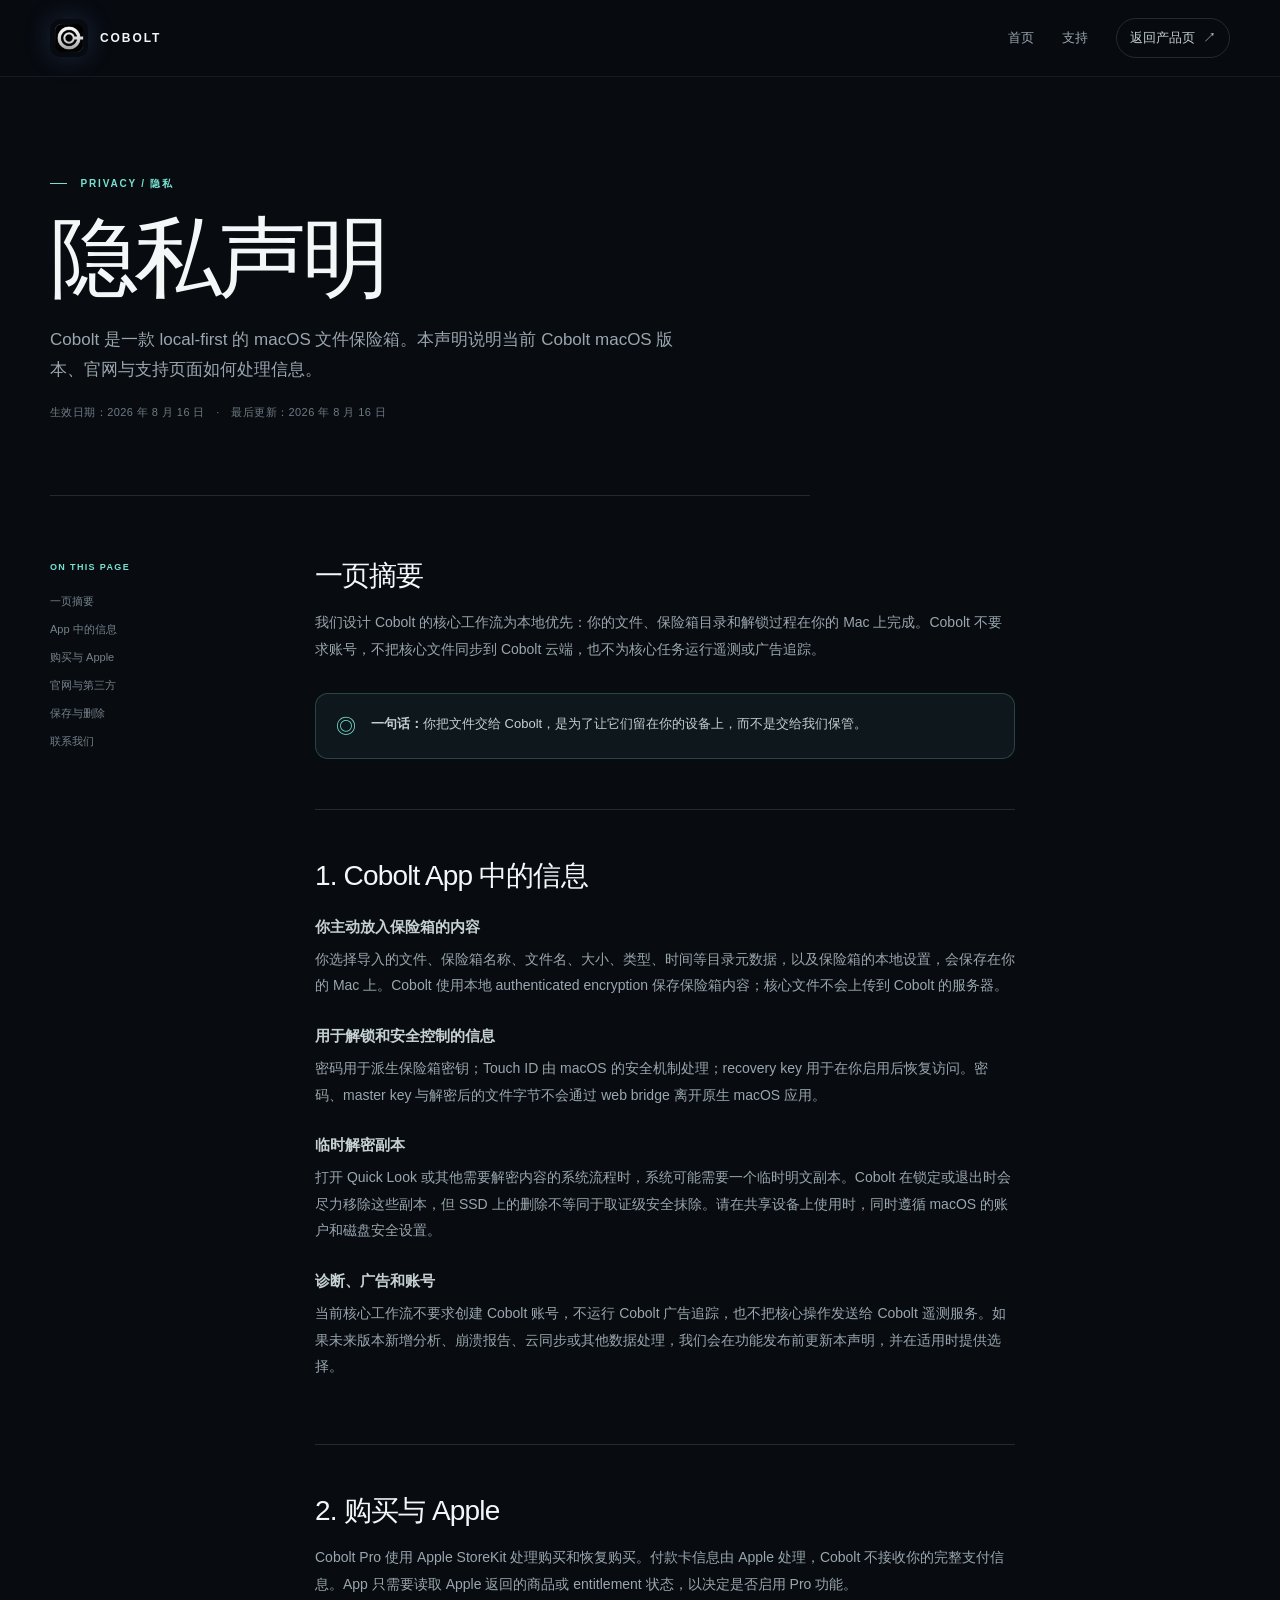
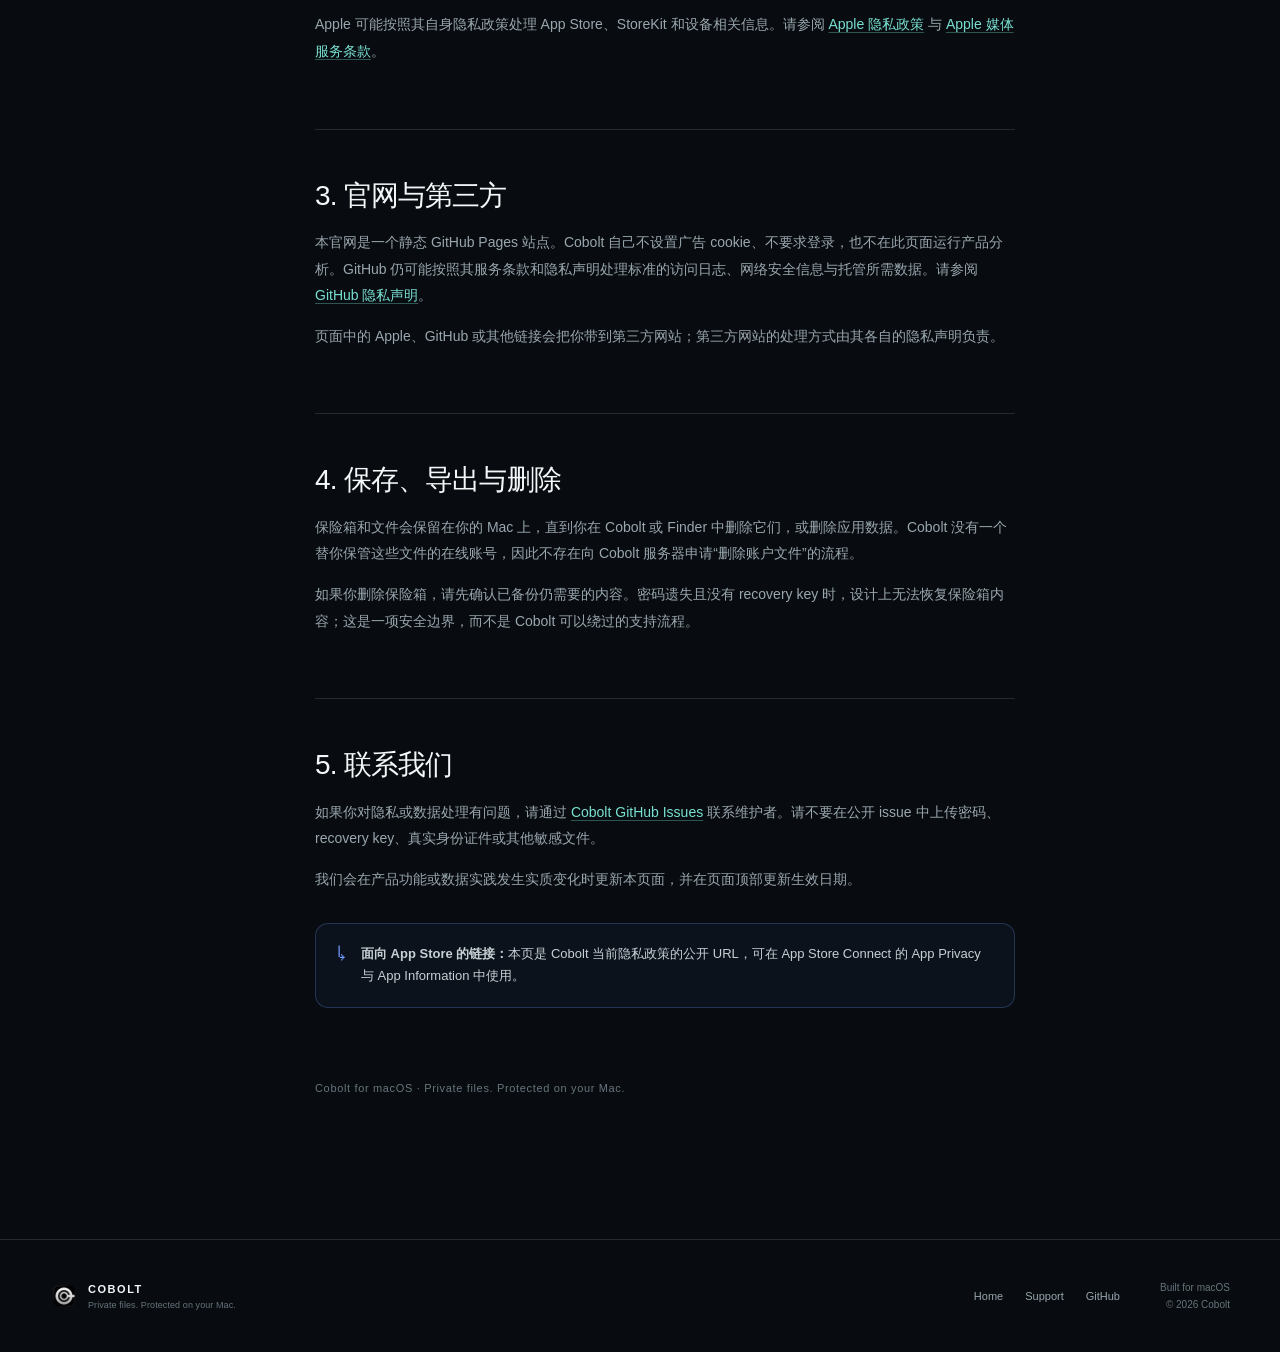
==== privacy/index.html @ 9f5535f7 "Create Cobolt product site" ====
<!doctype html>
<html lang="zh-CN">
  <head>
    <meta charset="utf-8" />
    <meta name="viewport" content="width=device-width, initial-scale=1" />
    <meta name="theme-color" content="#080b10" />
    <meta name="description" content="Cobolt 隐私声明：了解 Cobolt 如何处理本地文件、购买信息和网站访问。" />
    <link rel="canonical" href="https://hvntonight.github.io/COBOLT/privacy/" />
    <link rel="icon" type="image/png" sizes="64x64" href="../assets/favicon.png" />
    <title>Privacy — Cobolt</title>
    <link rel="stylesheet" href="../styles.css" />
  </head>
  <body class="document-page">
    <header class="site-header"><div class="container header-inner"><a class="brand" href="../"><img src="../assets/app-icon.png" alt="" width="38" height="38" /><span>COBOLT</span></a><nav class="site-nav document-nav" aria-label="辅助导航"><a href="../">首页</a><a href="../support/">支持</a><a class="nav-pill" href="../">返回产品页 <span aria-hidden="true">↗</span></a></nav></div></header>
    <main class="document-main container">
      <div class="document-hero"><p class="eyebrow"><span class="eyebrow-mark"></span> PRIVACY / 隐私</p><h1>隐私声明</h1><p class="document-lede">Cobolt 是一款 local-first 的 macOS 文件保险箱。本声明说明当前 Cobolt macOS 版本、官网与支持页面如何处理信息。</p><p class="document-date">生效日期：2026 年 8 月 16 日　·　最后更新：2026 年 8 月 16 日</p></div>
      <div class="document-layout">
        <aside class="document-toc"><span>ON THIS PAGE</span><a href="#summary">一页摘要</a><a href="#app-data">App 中的信息</a><a href="#purchases">购买与 Apple</a><a href="#website">官网与第三方</a><a href="#retention">保存与删除</a><a href="#contact">联系我们</a></aside>
        <article class="document-copy">
          <section id="summary"><h2>一页摘要</h2><p>我们设计 Cobolt 的核心工作流为本地优先：你的文件、保险箱目录和解锁过程在你的 Mac 上完成。Cobolt 不要求账号，不把核心文件同步到 Cobolt 云端，也不为核心任务运行遥测或广告追踪。</p><div class="policy-callout"><span class="callout-mark">◎</span><p><strong>一句话：</strong>你把文件交给 Cobolt，是为了让它们留在你的设备上，而不是交给我们保管。</p></div></section>
          <section id="app-data"><h2>1. Cobolt App 中的信息</h2><h3>你主动放入保险箱的内容</h3><p>你选择导入的文件、保险箱名称、文件名、大小、类型、时间等目录元数据，以及保险箱的本地设置，会保存在你的 Mac 上。Cobolt 使用本地 authenticated encryption 保存保险箱内容；核心文件不会上传到 Cobolt 的服务器。</p><h3>用于解锁和安全控制的信息</h3><p>密码用于派生保险箱密钥；Touch ID 由 macOS 的安全机制处理；recovery key 用于在你启用后恢复访问。密码、master key 与解密后的文件字节不会通过 web bridge 离开原生 macOS 应用。</p><h3>临时解密副本</h3><p>打开 Quick Look 或其他需要解密内容的系统流程时，系统可能需要一个临时明文副本。Cobolt 在锁定或退出时会尽力移除这些副本，但 SSD 上的删除不等同于取证级安全抹除。请在共享设备上使用时，同时遵循 macOS 的账户和磁盘安全设置。</p><h3>诊断、广告和账号</h3><p>当前核心工作流不要求创建 Cobolt 账号，不运行 Cobolt 广告追踪，也不把核心操作发送给 Cobolt 遥测服务。如果未来版本新增分析、崩溃报告、云同步或其他数据处理，我们会在功能发布前更新本声明，并在适用时提供选择。</p></section>
          <section id="purchases"><h2>2. 购买与 Apple</h2><p>Cobolt Pro 使用 Apple StoreKit 处理购买和恢复购买。付款卡信息由 Apple 处理，Cobolt 不接收你的完整支付信息。App 只需要读取 Apple 返回的商品或 entitlement 状态，以决定是否启用 Pro 功能。</p><p>Apple 可能按照其自身隐私政策处理 App Store、StoreKit 和设备相关信息。请参阅 <a href="https://www.apple.com/legal/privacy/" rel="noreferrer">Apple 隐私政策</a> 与 <a href="https://www.apple.com/legal/internet-services/itunes/" rel="noreferrer">Apple 媒体服务条款</a>。</p></section>
          <section id="website"><h2>3. 官网与第三方</h2><p>本官网是一个静态 GitHub Pages 站点。Cobolt 自己不设置广告 cookie、不要求登录，也不在此页面运行产品分析。GitHub 仍可能按照其服务条款和隐私声明处理标准的访问日志、网络安全信息与托管所需数据。请参阅 <a href="https://docs.github.com/en/site-policy/privacy-policies/github-privacy-statement" rel="noreferrer">GitHub 隐私声明</a>。</p><p>页面中的 Apple、GitHub 或其他链接会把你带到第三方网站；第三方网站的处理方式由其各自的隐私声明负责。</p></section>
          <section id="retention"><h2>4. 保存、导出与删除</h2><p>保险箱和文件会保留在你的 Mac 上，直到你在 Cobolt 或 Finder 中删除它们，或删除应用数据。Cobolt 没有一个替你保管这些文件的在线账号，因此不存在向 Cobolt 服务器申请“删除账户文件”的流程。</p><p>如果你删除保险箱，请先确认已备份仍需要的内容。密码遗失且没有 recovery key 时，设计上无法恢复保险箱内容；这是一项安全边界，而不是 Cobolt 可以绕过的支持流程。</p></section>
          <section id="contact"><h2>5. 联系我们</h2><p>如果你对隐私或数据处理有问题，请通过 <a href="https://github.com/hvntonight/COBOLT/issues" rel="noreferrer">Cobolt GitHub Issues</a> 联系维护者。请不要在公开 issue 中上传密码、recovery key、真实身份证件或其他敏感文件。</p><p>我们会在产品功能或数据实践发生实质变化时更新本页面，并在页面顶部更新生效日期。</p><div class="policy-callout policy-callout-muted"><span class="callout-mark">↳</span><p><strong>面向 App Store 的链接：</strong>本页是 Cobolt 当前隐私政策的公开 URL，可在 App Store Connect 的 App Privacy 与 App Information 中使用。</p></div></section>
          <p class="document-footnote">Cobolt for macOS · Private files. Protected on your Mac.</p>
        </article>
      </div>
    </main>
    <footer class="site-footer"><div class="container footer-inner"><div class="footer-brand"><img src="../assets/app-icon.png" alt="" width="28" height="28" /><span>COBOLT</span><small>Private files. Protected on your Mac.</small></div><div class="footer-links"><a href="../">Home</a><a href="../support/">Support</a><a href="https://github.com/hvntonight/COBOLT" rel="noreferrer">GitHub</a></div><div class="footer-meta"><span>Built for macOS</span><span>© <span data-year>2026</span> Cobolt</span></div></div></footer>
    <script>document.querySelectorAll('[data-year]').forEach((n) => { n.textContent = new Date().getFullYear(); });</script>
  </body>
</html>
---- styles.css ----
:root {
  --bg: #080b10;
  --bg-soft: #0e131a;
  --panel: #111820;
  --panel-light: #151e28;
  --ink: #f3f7f8;
  --muted: #99a7ae;
  --muted-strong: #c5d0d3;
  --line: rgba(202, 222, 226, 0.15);
  --line-bright: rgba(202, 222, 226, 0.28);
  --cobalt: #6c9bff;
  --cyan: #78e0d1;
  --warm: #f0c486;
  --max: 1180px;
  --radius: 20px;
}

* { box-sizing: border-box; }
html { scroll-behavior: smooth; }
body { margin: 0; background: var(--bg); color: var(--ink); font-family: -apple-system, BlinkMacSystemFont, "SF Pro Display", "SF Pro Text", Inter, "Segoe UI", sans-serif; -webkit-font-smoothing: antialiased; }
body::selection { background: var(--cyan); color: var(--bg); }
a { color: inherit; text-decoration: none; }
button { font: inherit; }
.container { width: min(calc(100% - 48px), var(--max)); margin-inline: auto; }
.sr-only { position: absolute; width: 1px; height: 1px; padding: 0; margin: -1px; overflow: hidden; clip: rect(0, 0, 0, 0); white-space: nowrap; border: 0; }
.site-noise { pointer-events: none; position: fixed; z-index: -1; inset: 0; opacity: .045; background-image: url("data:image/svg+xml,%3Csvg viewBox='0 0 180 180' xmlns='http://www.w3.org/2000/svg'%3E%3Cfilter id='n'%3E%3CfeTurbulence type='fractalNoise' baseFrequency='.8' numOctaves='3' stitchTiles='stitch'/%3E%3C/filter%3E%3Crect width='100%25' height='100%25' filter='url(%23n)' opacity='.35'/%3E%3C/svg%3E"); }

.site-header { position: sticky; z-index: 20; top: 0; border-bottom: 1px solid rgba(202, 222, 226, .08); background: rgba(8, 11, 16, .76); backdrop-filter: blur(20px); }
.header-inner { min-height: 76px; display: flex; align-items: center; justify-content: space-between; }
.brand { display: inline-flex; align-items: center; gap: 12px; letter-spacing: .16em; font-size: 12px; font-weight: 700; }
.brand img { border-radius: 10px; box-shadow: 0 0 28px rgba(108, 155, 255, .2); }
.site-nav { display: flex; align-items: center; gap: 28px; color: var(--muted); font-size: 13px; }
.site-nav a { transition: color .2s ease; }
.site-nav a:hover, .site-nav a:focus-visible { color: var(--ink); }
.nav-pill { display: inline-flex; align-items: center; gap: 8px; padding: 10px 13px; border: 1px solid var(--line); border-radius: 999px; color: var(--muted-strong) !important; }
.dot, .live-dot, .state-dot { display: inline-block; width: 6px; height: 6px; border-radius: 50%; background: var(--cyan); box-shadow: 0 0 12px var(--cyan); }
.menu-toggle { display: none; border: 0; background: none; color: var(--ink); padding: 10px; }
.menu-toggle > span:not(.sr-only) { display: block; width: 22px; height: 1px; margin: 5px; background: var(--ink); }

.hero { min-height: 730px; display: grid; grid-template-columns: .9fr 1.1fr; gap: clamp(40px, 7vw, 106px); align-items: center; padding-top: 76px; padding-bottom: 70px; }
.hero-copy { position: relative; z-index: 1; }
.eyebrow { margin: 0 0 24px; color: var(--cyan); font-size: 10px; font-weight: 700; letter-spacing: .18em; line-height: 1.4; }
.eyebrow-mark { display: inline-block; width: 17px; height: 1px; vertical-align: middle; margin: 0 9px 2px 0; background: currentColor; }
h1, h2, h3, p { margin-top: 0; }
h1, h2 { letter-spacing: -.045em; line-height: .98; }
h1 { margin-bottom: 28px; font-size: clamp(52px, 6.7vw, 90px); font-weight: 520; }
h1 em, h2 em { color: var(--cobalt); font-style: normal; }
.hero-lede { max-width: 430px; margin-bottom: 34px; color: var(--muted); font-size: 16px; line-height: 1.75; }
.hero-actions { display: flex; gap: 12px; align-items: center; margin-bottom: 28px; }
.button { display: inline-flex; align-items: center; gap: 14px; min-height: 45px; padding: 0 17px; border: 1px solid transparent; border-radius: 999px; font-size: 13px; font-weight: 600; transition: transform .2s ease, border-color .2s ease, background .2s ease; }
.button:hover, .button:focus-visible { transform: translateY(-2px); }
.button-primary { background: var(--ink); color: var(--bg); }
.button-primary:hover, .button-primary:focus-visible { background: var(--cyan); }
.button-quiet { border-color: var(--line); color: var(--muted-strong); }
.button-quiet:hover, .button-quiet:focus-visible { border-color: var(--line-bright); color: var(--ink); }
.hero-meta { display: flex; flex-wrap: wrap; gap: 9px; color: #718087; font-size: 10px; letter-spacing: .04em; }
.meta-chip { display: inline-flex; align-items: center; gap: 8px; border: 1px solid rgba(202, 222, 226, .1); border-radius: 999px; padding: 8px 10px; }

.hero-art { position: relative; min-width: 0; padding: 30px 0 20px; }
.hero-glow { position: absolute; width: 80%; height: 72%; top: 12%; right: 4%; border-radius: 50%; background: radial-gradient(circle, rgba(84, 120, 255, .3), transparent 68%); filter: blur(28px); }
.vault-window { position: relative; overflow: hidden; border: 1px solid rgba(202, 222, 226, .22); border-radius: 16px; background: rgba(17, 24, 32, .95); box-shadow: 0 35px 90px rgba(0, 0, 0, .5), 0 0 0 7px rgba(202, 222, 226, .025); transform: perspective(1300px) rotateY(-6deg) rotateX(2deg); }
.window-topbar { height: 46px; display: grid; grid-template-columns: 1fr 1fr 1fr; align-items: center; padding: 0 17px; border-bottom: 1px solid var(--line); color: #7e8c92; font-size: 10px; }
.traffic-lights { display: flex; gap: 5px; }
.traffic-lights i { width: 7px; height: 7px; border-radius: 50%; background: #39434a; }
.traffic-lights i:first-child { background: #d07869; }
.window-title { justify-self: center; letter-spacing: .05em; }
.window-state { justify-self: end; display: flex; align-items: center; gap: 7px; }
.vault-layout { display: grid; grid-template-columns: 24% 51% 25%; min-height: 355px; }
.vault-sidebar, .vault-inspector { padding: 24px 17px; background: rgba(7, 10, 14, .24); }
.vault-sidebar { border-right: 1px solid var(--line); }
.vault-inspector { border-left: 1px solid var(--line); }
.sidebar-label, .tiny-overline, .inspector-kicker { display: block; color: #64747b; font-size: 8px; font-weight: 700; letter-spacing: .16em; }
.sidebar-label-space { margin-top: 28px; }
.vault-item, .location-item { display: flex; align-items: center; gap: 8px; padding: 10px 7px; color: #89979d; font-size: 10px; border-radius: 7px; }
.vault-item.active { background: rgba(108, 155, 255, .13); color: var(--ink); }
.vault-item b { margin-left: auto; color: #64747b; font-size: 9px; font-weight: 500; }
.mini-vault { width: 11px; height: 11px; border: 1px solid var(--cyan); border-radius: 3px; box-shadow: inset 0 0 0 2px rgba(120, 224, 209, .13); }
.mini-vault.muted { border-color: #66747b; }
.folder-icon { width: 11px; height: 8px; border-radius: 2px; background: #d6a756; }
.vault-main { min-width: 0; padding: 24px 23px; }
.vault-heading { display: flex; align-items: start; justify-content: space-between; margin-bottom: 18px; }
.vault-heading h2 { margin: 8px 0 0; font-size: 20px; font-weight: 500; letter-spacing: -.04em; }
.lock-button { width: 28px; height: 28px; border: 1px solid var(--line); border-radius: 7px; background: transparent; color: var(--cyan); font-size: 16px; }
.drop-zone { display: flex; flex-direction: column; align-items: center; justify-content: center; min-height: 110px; border: 1px dashed rgba(120, 224, 209, .35); border-radius: 10px; background: rgba(120, 224, 209, .04); text-align: center; }
.drop-plus { display: grid; place-items: center; width: 22px; height: 22px; margin-bottom: 7px; border: 1px solid rgba(120, 224, 209, .55); border-radius: 50%; color: var(--cyan); font-size: 15px; }
.drop-zone strong { font-size: 11px; font-weight: 500; }
.drop-zone small { margin-top: 5px; color: #66747b; font-size: 8px; }
.file-list { margin-top: 18px; }
.file-row { display: flex; align-items: center; gap: 9px; padding: 9px 0; border-bottom: 1px solid rgba(202, 222, 226, .08); }
.file-glyph { position: relative; width: 16px; height: 19px; border-radius: 3px; background: #6f92d7; }
.file-glyph::after { content: ""; position: absolute; top: 4px; left: 4px; width: 8px; height: 1px; background: rgba(255,255,255,.6); box-shadow: 0 3px rgba(255,255,255,.6); }
.file-glyph.amber { background: #c9964e; }.file-glyph.teal { background: #4ca89a; }
.file-name { display: flex; flex-direction: column; gap: 3px; color: #becace; font-size: 10px; }
.file-name small { color: #66747b; font-size: 8px; }
.file-lock { margin-left: auto; color: #67767d; font-size: 15px; }
.vault-inspector img { display: block; margin-bottom: 25px; border-radius: 14px; box-shadow: 0 12px 30px rgba(0, 0, 0, .4); }
.vault-inspector strong { display: block; margin-top: 6px; color: #e8f2f2; font-size: 14px; font-weight: 500; }
.vault-inspector p { margin: 8px 0 21px; color: #6e7e85; font-size: 9px; line-height: 1.6; }
.inspector-rule { height: 1px; margin-bottom: 20px; background: var(--line); }
.hero-caption { position: absolute; right: 0; bottom: -2px; display: flex; align-items: center; gap: 9px; color: #67767d; font-size: 9px; letter-spacing: .03em; }
.caption-line { width: 30px; height: 1px; background: var(--cobalt); }

.proof-strip { display: grid; grid-template-columns: repeat(3, 1fr); border-top: 1px solid var(--line); border-bottom: 1px solid var(--line); }
.proof-item { display: flex; align-items: center; gap: 17px; min-height: 86px; padding: 0 20px; color: var(--muted-strong); font-size: 12px; }
.proof-item + .proof-item { border-left: 1px solid var(--line); }
.proof-number { color: var(--cobalt); font-size: 10px; letter-spacing: .1em; }

.section { padding-top: 152px; padding-bottom: 152px; }
.section-heading { max-width: 680px; }
.section-heading h2, .process-intro h2 { margin-bottom: 23px; font-size: clamp(42px, 5vw, 68px); font-weight: 500; }
.section-heading > p:last-child { max-width: 470px; color: var(--muted); font-size: 15px; line-height: 1.7; }
.feature-grid { display: grid; grid-template-columns: 1.12fr .88fr .88fr; gap: 13px; margin-top: 66px; }
.feature-card { display: flex; flex-direction: column; min-height: 370px; padding: 25px; border: 1px solid var(--line); border-radius: var(--radius); background: linear-gradient(145deg, rgba(21, 30, 40, .84), rgba(11, 16, 22, .72)); }
.feature-card-wide { background: linear-gradient(145deg, rgba(37, 51, 82, .72), rgba(14, 20, 29, .9)); }
.feature-index { color: #798990; font-size: 9px; font-weight: 700; letter-spacing: .12em; }
.feature-icon { display: grid; place-items: center; width: 67px; height: 67px; margin: 56px 0 26px; border: 1px solid rgba(120, 224, 209, .35); border-radius: 17px; color: var(--cyan); font-size: 28px; }
.icon-rings { position: relative; border-color: rgba(108, 155, 255, .5); }
.icon-rings span { position: absolute; width: 37px; height: 37px; border: 1px solid var(--cobalt); border-radius: 50%; }
.icon-rings span + span { width: 21px; height: 21px; border-color: var(--cyan); }
.icon-rings i { width: 5px; height: 5px; border-radius: 50%; background: var(--cyan); box-shadow: 0 0 13px var(--cyan); }
.icon-key { color: var(--warm); border-color: rgba(240, 196, 134, .35); }
.icon-eye { color: var(--cobalt); border-color: rgba(108, 155, 255, .35); }
.feature-card h3 { margin-bottom: 12px; font-size: 21px; font-weight: 500; letter-spacing: -.03em; }
.feature-card p { max-width: 330px; margin-bottom: 24px; color: var(--muted); font-size: 13px; line-height: 1.7; }
.feature-foot { display: flex; gap: 9px; flex-wrap: wrap; margin-top: auto; color: #8c9aa0; font-size: 9px; letter-spacing: .05em; }
.feature-foot span { padding: 7px 9px; border: 1px solid var(--line); border-radius: 999px; }

.section-screens { overflow: hidden; background: #0d131a; }
.heading-row { display: flex; align-items: end; justify-content: space-between; gap: 40px; max-width: none; }
.heading-aside { max-width: 220px; margin: 0 0 14px; color: var(--muted); font-size: 12px; line-height: 1.7; }
.screens-grid { display: grid; grid-template-columns: 1.33fr .83fr .83fr; align-items: stretch; gap: 13px; margin-top: 66px; }
.screenshot-slot { min-height: 360px; display: flex; flex-direction: column; border: 1px dashed rgba(120, 224, 209, .35); border-radius: 16px; background: radial-gradient(circle at 50% 40%, rgba(108, 155, 255, .12), transparent 55%), rgba(8, 12, 17, .6); }
.screenshot-slot-large { min-height: 460px; }
.slot-chrome { display: flex; justify-content: space-between; padding: 16px 16px 0; color: #5f7078; font-size: 8px; font-weight: 700; letter-spacing: .12em; }
.slot-inner { display: flex; flex: 1; flex-direction: column; align-items: center; justify-content: center; text-align: center; color: var(--muted-strong); }
.slot-icon { display: grid; place-items: center; width: 42px; height: 42px; margin-bottom: 17px; border: 1px solid rgba(120, 224, 209, .45); border-radius: 12px; color: var(--cyan); font-size: 23px; font-weight: 300; }
.slot-icon.lock-symbol { color: var(--cobalt); border-color: rgba(108, 155, 255, .45); }
.slot-inner strong { font-size: 13px; font-weight: 500; }
.slot-inner small { margin-top: 7px; color: #607078; font-size: 10px; }

.section-process { display: grid; grid-template-columns: .8fr 1.2fr; gap: 10%; }
.process-list { border-top: 1px solid var(--line); }
.process-step { display: grid; grid-template-columns: 45px 1fr 25px; align-items: start; gap: 18px; padding: 26px 0; border-bottom: 1px solid var(--line); }
.step-number { color: var(--cobalt); font-size: 10px; letter-spacing: .1em; }
.process-step h3 { margin-bottom: 7px; font-size: 18px; font-weight: 500; letter-spacing: -.02em; }
.process-step p { max-width: 450px; margin: 0; color: var(--muted); font-size: 13px; line-height: 1.65; }
.step-arrow { color: var(--cyan); font-size: 20px; }

.security-band { border-top: 1px solid var(--line); border-bottom: 1px solid var(--line); background: linear-gradient(110deg, rgba(49, 77, 128, .23), rgba(8, 11, 16, .2) 65%); }
.security-inner { display: grid; grid-template-columns: 140px 1fr; gap: 40px; align-items: center; padding-top: 95px; padding-bottom: 95px; }
.security-mark img { width: 105px; height: 105px; border-radius: 25px; box-shadow: 0 25px 60px rgba(36, 84, 180, .3); }
.security-copy { max-width: 670px; }
.security-copy h2 { margin-bottom: 22px; font-size: clamp(38px, 4.3vw, 58px); font-weight: 500; }
.security-copy > p:not(.eyebrow) { margin-bottom: 22px; color: var(--muted); font-size: 14px; line-height: 1.8; }
.text-link { display: inline-flex; align-items: center; gap: 13px; color: var(--cyan); font-size: 13px; }
.text-link span { font-size: 18px; }
.text-link:hover { color: var(--ink); }

.cta-section { padding-top: 118px; padding-bottom: 118px; }
.cta-card { display: flex; align-items: end; justify-content: space-between; gap: 50px; padding: 52px; border: 1px solid var(--line); border-radius: 23px; background: linear-gradient(115deg, rgba(108, 155, 255, .16), rgba(120, 224, 209, .055)); }
.cta-card h2 { margin-bottom: 0; font-size: clamp(37px, 4.3vw, 56px); font-weight: 500; }
.cta-actions { display: flex; flex-direction: column; align-items: flex-start; gap: 15px; flex-shrink: 0; }
.cta-note { color: #78878e; font-size: 10px; letter-spacing: .04em; }

.site-footer { border-top: 1px solid var(--line); }
.footer-inner { display: grid; grid-template-columns: 1fr auto auto; align-items: center; gap: 40px; min-height: 112px; }
.footer-brand { display: grid; grid-template-columns: auto 1fr; align-items: center; column-gap: 10px; font-size: 11px; font-weight: 700; letter-spacing: .14em; }
.footer-brand img { border-radius: 8px; grid-row: span 2; }
.footer-brand small { grid-column: 2; margin-top: 5px; color: #66747b; font-size: 9px; font-weight: 400; letter-spacing: .01em; }
.footer-links { display: flex; gap: 22px; color: var(--muted); font-size: 11px; }
.footer-links a:hover { color: var(--ink); }
.footer-meta { display: flex; flex-direction: column; align-items: end; gap: 6px; color: #66747b; font-size: 10px; }

/* Long-form pages share the landing page's visual language while keeping the reading column calm. */
.document-main { padding-top: 100px; padding-bottom: 130px; }
.document-hero { max-width: 760px; padding-bottom: 75px; border-bottom: 1px solid var(--line); }
.document-hero h1 { margin-bottom: 24px; font-size: clamp(54px, 7vw, 88px); }
.document-lede { max-width: 625px; margin-bottom: 20px; color: var(--muted); font-size: 17px; line-height: 1.75; }
.document-date { margin: 0; color: #6d7b82; font-size: 11px; letter-spacing: .04em; }
.document-layout { display: grid; grid-template-columns: 175px minmax(0, 700px); gap: 90px; padding-top: 66px; }
.document-toc { position: sticky; top: 110px; align-self: start; display: flex; flex-direction: column; gap: 13px; color: #74838a; font-size: 11px; }
.document-toc span { margin-bottom: 9px; color: var(--cyan); font-size: 9px; font-weight: 700; letter-spacing: .15em; }
.document-toc a:hover, .document-toc a:focus-visible { color: var(--ink); }
.document-copy section { scroll-margin-top: 110px; padding-bottom: 50px; }
.document-copy section + section { padding-top: 52px; border-top: 1px solid var(--line); }
.document-copy h2 { margin-bottom: 20px; font-size: 28px; font-weight: 500; letter-spacing: -.03em; }
.document-copy h3 { margin: 28px 0 9px; color: var(--muted-strong); font-size: 15px; font-weight: 600; }
.document-copy p { color: var(--muted); font-size: 14px; line-height: 1.9; }
.document-copy a { color: var(--cyan); text-decoration: underline; text-decoration-color: rgba(120, 224, 209, .35); text-underline-offset: 3px; }
.document-copy a:hover { color: var(--ink); }
.policy-callout { display: flex; gap: 15px; margin: 31px 0 0; padding: 19px 20px; border: 1px solid rgba(120, 224, 209, .23); border-radius: 13px; background: rgba(120, 224, 209, .055); }
.policy-callout .callout-mark { flex: 0 0 auto; color: var(--cyan); font-size: 20px; line-height: 1.3; }
.policy-callout p { margin: 0; color: var(--muted-strong); font-size: 13px; line-height: 1.7; }
.policy-callout-muted { border-color: rgba(108, 155, 255, .25); background: rgba(108, 155, 255, .05); }.policy-callout-muted .callout-mark { color: var(--cobalt); }
.document-footnote { padding-top: 20px; color: #67767d !important; font-size: 11px !important; letter-spacing: .06em; }
.support-contact { display: inline-flex; flex-wrap: wrap; align-items: center; gap: 9px; margin-top: 12px; color: var(--muted); font-size: 12px; }.support-contact a { margin-left: 7px; color: var(--cyan); text-decoration: underline; text-underline-offset: 3px; }
.support-grid { display: grid; grid-template-columns: 1fr 1fr; gap: 13px; padding-top: 66px; }
.support-card { min-height: 410px; padding: 28px; border: 1px solid var(--line); border-radius: var(--radius); background: linear-gradient(145deg, rgba(21, 30, 40, .84), rgba(11, 16, 22, .72)); }
.support-card-primary { background: linear-gradient(145deg, rgba(37, 51, 82, .72), rgba(14, 20, 29, .9)); }.support-card-wide { grid-column: 1 / -1; display: flex; align-items: end; justify-content: space-between; gap: 30px; min-height: 230px; background: linear-gradient(105deg, rgba(120, 224, 209, .08), rgba(108, 155, 255, .08)); }
.support-card h2 { margin: 72px 0 16px; font-size: 30px; font-weight: 500; letter-spacing: -.04em; }.support-card-wide h2 { margin-top: 36px; }.support-card > p, .support-card-wide p { max-width: 440px; color: var(--muted); font-size: 14px; line-height: 1.8; }
.support-card ol { display: grid; gap: 0; margin: 35px 0 0; padding: 0; list-style: none; border-top: 1px solid var(--line); }.support-card li { display: flex; gap: 17px; padding: 15px 0; border-bottom: 1px solid var(--line); color: var(--muted-strong); font-size: 13px; }.support-card li span { color: var(--cobalt); font-size: 10px; }
.support-card details { border-top: 1px solid var(--line); }.support-card details:last-child { border-bottom: 1px solid var(--line); }.support-card summary { cursor: pointer; padding: 16px 0; color: var(--muted-strong); font-size: 13px; list-style: none; }.support-card summary::-webkit-details-marker { display: none; }.support-card summary::after { float: right; color: var(--cyan); content: "+"; font-size: 17px; font-weight: 300; }.support-card details[open] summary::after { content: "−"; }.support-card details p { margin: -2px 0 17px; color: var(--muted); font-size: 12px; line-height: 1.75; }.support-card details a { color: var(--cyan); text-decoration: underline; text-underline-offset: 3px; }
.support-note { display: flex; align-items: center; gap: 20px; margin-top: 42px; padding: 20px; border: 1px solid var(--line); border-radius: 15px; background: rgba(202, 222, 226, .035); }.support-note img { border-radius: 12px; }.support-note strong { display: block; margin-bottom: 6px; color: var(--muted-strong); font-size: 13px; }.support-note p { margin: 0; color: var(--muted); font-size: 12px; line-height: 1.7; }

@media (max-width: 920px) {
  .document-layout { grid-template-columns: 1fr; gap: 0; }.document-toc { position: static; display: grid; grid-template-columns: repeat(3, auto); gap: 12px 20px; margin-bottom: 55px; }.document-toc span { grid-column: 1 / -1; margin: 0; }
}
@media (max-width: 680px) {
  .document-main { padding-top: 72px; padding-bottom: 80px; }.document-hero { padding-bottom: 50px; }.document-hero h1 { font-size: 55px; }.document-lede { font-size: 15px; }.document-layout { padding-top: 48px; }.document-toc { grid-template-columns: 1fr 1fr; margin-bottom: 44px; }.document-copy h2 { font-size: 25px; }.document-copy p { font-size: 13px; }.support-grid { grid-template-columns: 1fr; padding-top: 48px; }.support-card, .support-card-wide { min-height: 0; }.support-card-wide { grid-column: auto; display: block; }.support-card h2 { margin-top: 47px; font-size: 27px; }.support-card-wide h2 { margin-top: 28px; margin-bottom: 14px; }.support-card-wide .button { margin-top: 24px; }.support-note { align-items: start; }
}

.reveal { opacity: 1; transform: none; }
@media (prefers-reduced-motion: no-preference) {
  .reveal { opacity: 0; transform: translateY(16px); transition: opacity .7s ease, transform .7s ease; }
  .reveal.is-visible { opacity: 1; transform: none; }
  .reveal-delay-short { transition-delay: .1s; }.reveal-delay { transition-delay: .18s; }
}

@media (max-width: 920px) {
  .container { width: min(calc(100% - 36px), var(--max)); }
  .hero { grid-template-columns: 1fr; min-height: auto; padding-top: 80px; }
  .hero-copy { max-width: 680px; }.hero-art { max-width: 700px; width: 100%; margin: 0 auto; }.vault-window { transform: none; }
  .feature-grid, .screens-grid { grid-template-columns: 1fr 1fr; }.feature-card-wide, .screenshot-slot-large { grid-column: 1 / -1; }
  .section-process { grid-template-columns: 1fr; gap: 64px; }
}

@media (max-width: 680px) {
  .container { width: min(calc(100% - 28px), var(--max)); }
  .site-header { background: rgba(8, 11, 16, .92); }.header-inner { min-height: 68px; }
  .menu-toggle { display: block; }.site-nav { position: absolute; top: 68px; right: 14px; left: 14px; display: none; flex-direction: column; align-items: stretch; gap: 0; padding: 10px; border: 1px solid var(--line); border-radius: 13px; background: #10161e; box-shadow: 0 18px 45px rgba(0,0,0,.4); }.site-nav.is-open { display: flex; }.site-nav a { padding: 13px 10px; }.nav-pill { justify-content: center; margin-top: 5px; }
  .hero { padding-top: 63px; padding-bottom: 52px; }.hero-art { padding-top: 14px; }.hero-caption { position: static; justify-content: end; margin-top: 13px; }.hero-lede { font-size: 15px; }
  .vault-layout { grid-template-columns: 1fr; }.vault-sidebar { display: none; }.vault-inspector { display: none; }.vault-main { padding: 21px 17px; }.vault-window { border-radius: 12px; }.window-topbar { grid-template-columns: 1fr 1fr; }.window-state { display: none; }
  .proof-strip { grid-template-columns: 1fr; }.proof-item { min-height: 65px; padding: 0 13px; }.proof-item + .proof-item { border-top: 1px solid var(--line); border-left: 0; }
  .section { padding-top: 100px; padding-bottom: 100px; }.section-heading h2, .process-intro h2 { font-size: 44px; }.feature-grid, .screens-grid { grid-template-columns: 1fr; margin-top: 44px; }.feature-card-wide, .screenshot-slot-large { grid-column: auto; }.feature-card { min-height: 330px; }.feature-icon { margin-top: 43px; }.heading-row { display: block; }.heading-aside { margin-top: 20px; }.screenshot-slot, .screenshot-slot-large { min-height: 320px; }
  .security-inner { grid-template-columns: 1fr; gap: 30px; padding-top: 70px; padding-bottom: 70px; }.security-mark img { width: 76px; height: 76px; border-radius: 18px; }.security-copy h2 { font-size: 42px; }
  .cta-section { padding-top: 74px; padding-bottom: 74px; }.cta-card { display: block; padding: 30px 24px; }.cta-card h2 { margin-bottom: 35px; font-size: 42px; }.cta-actions { align-items: flex-start; }
  .footer-inner { grid-template-columns: 1fr; gap: 22px; padding-top: 30px; padding-bottom: 30px; }.footer-meta { align-items: start; }.footer-links { order: 3; }
}
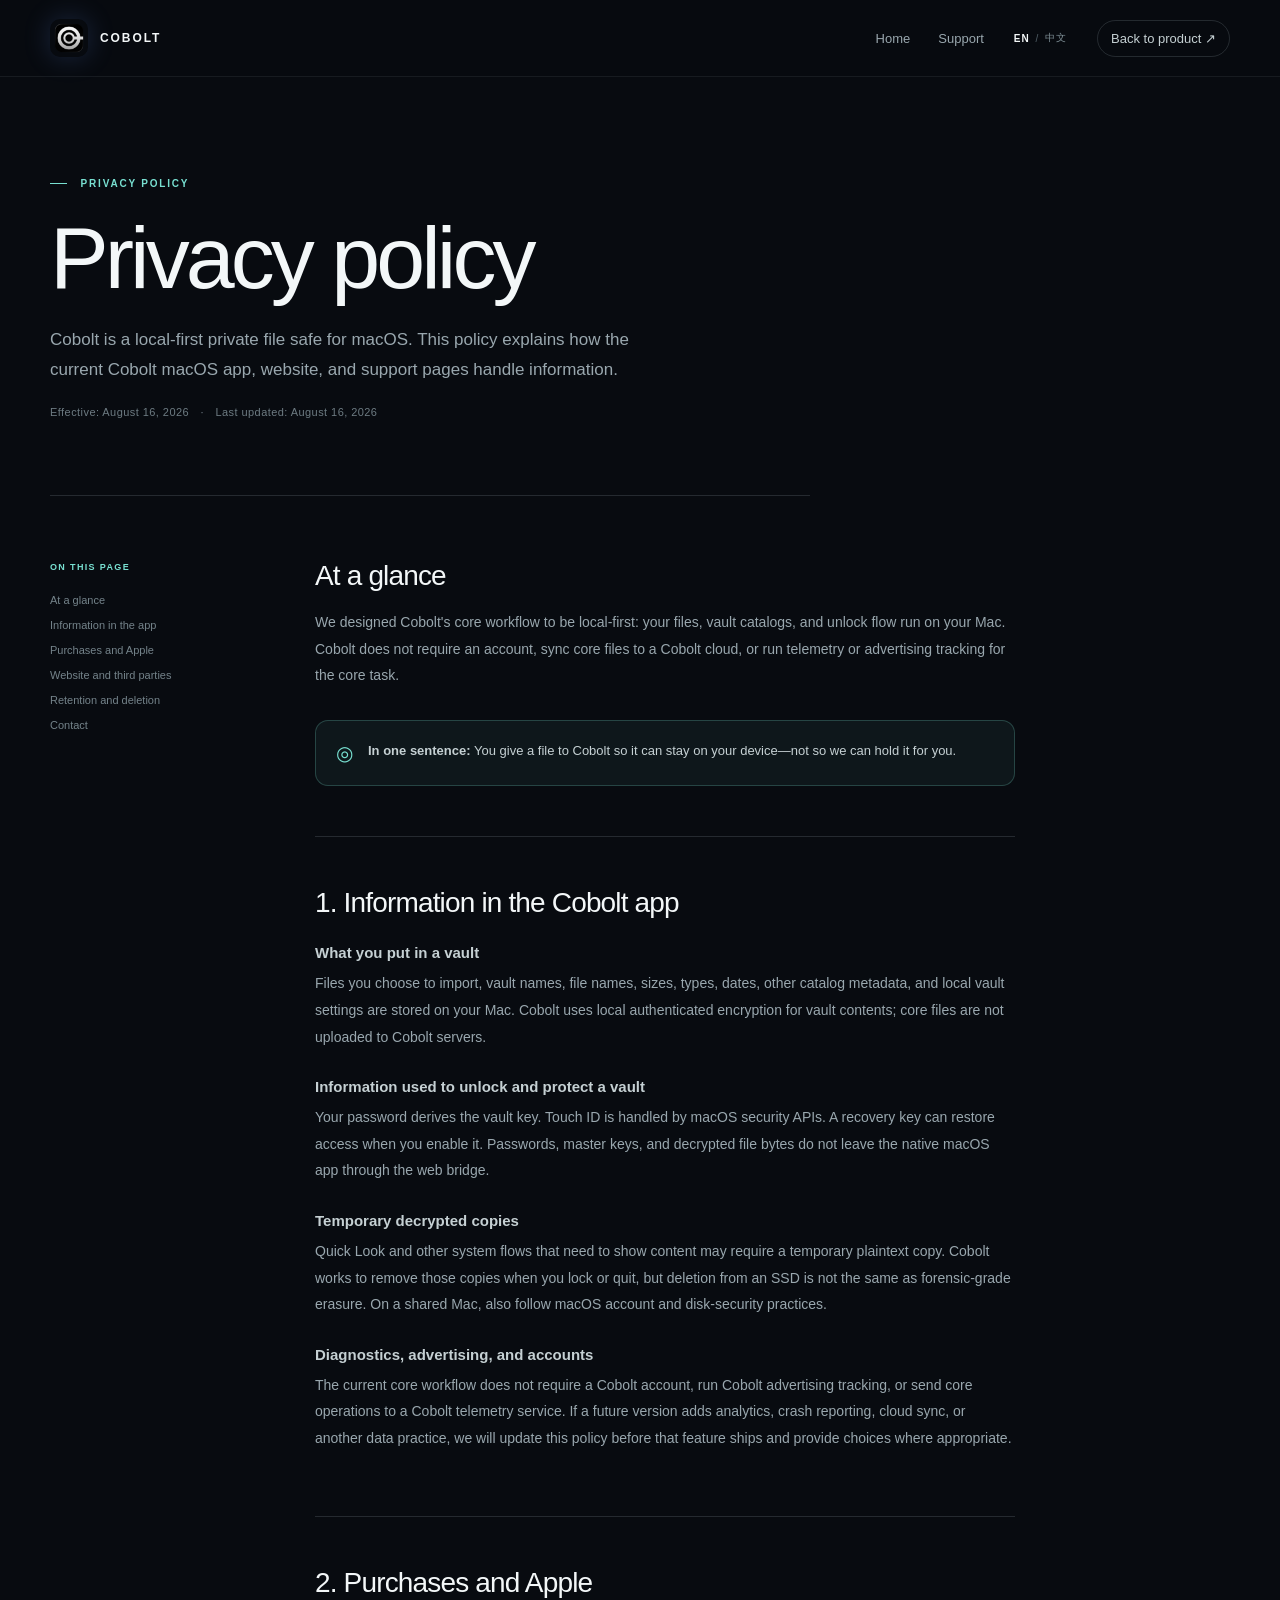
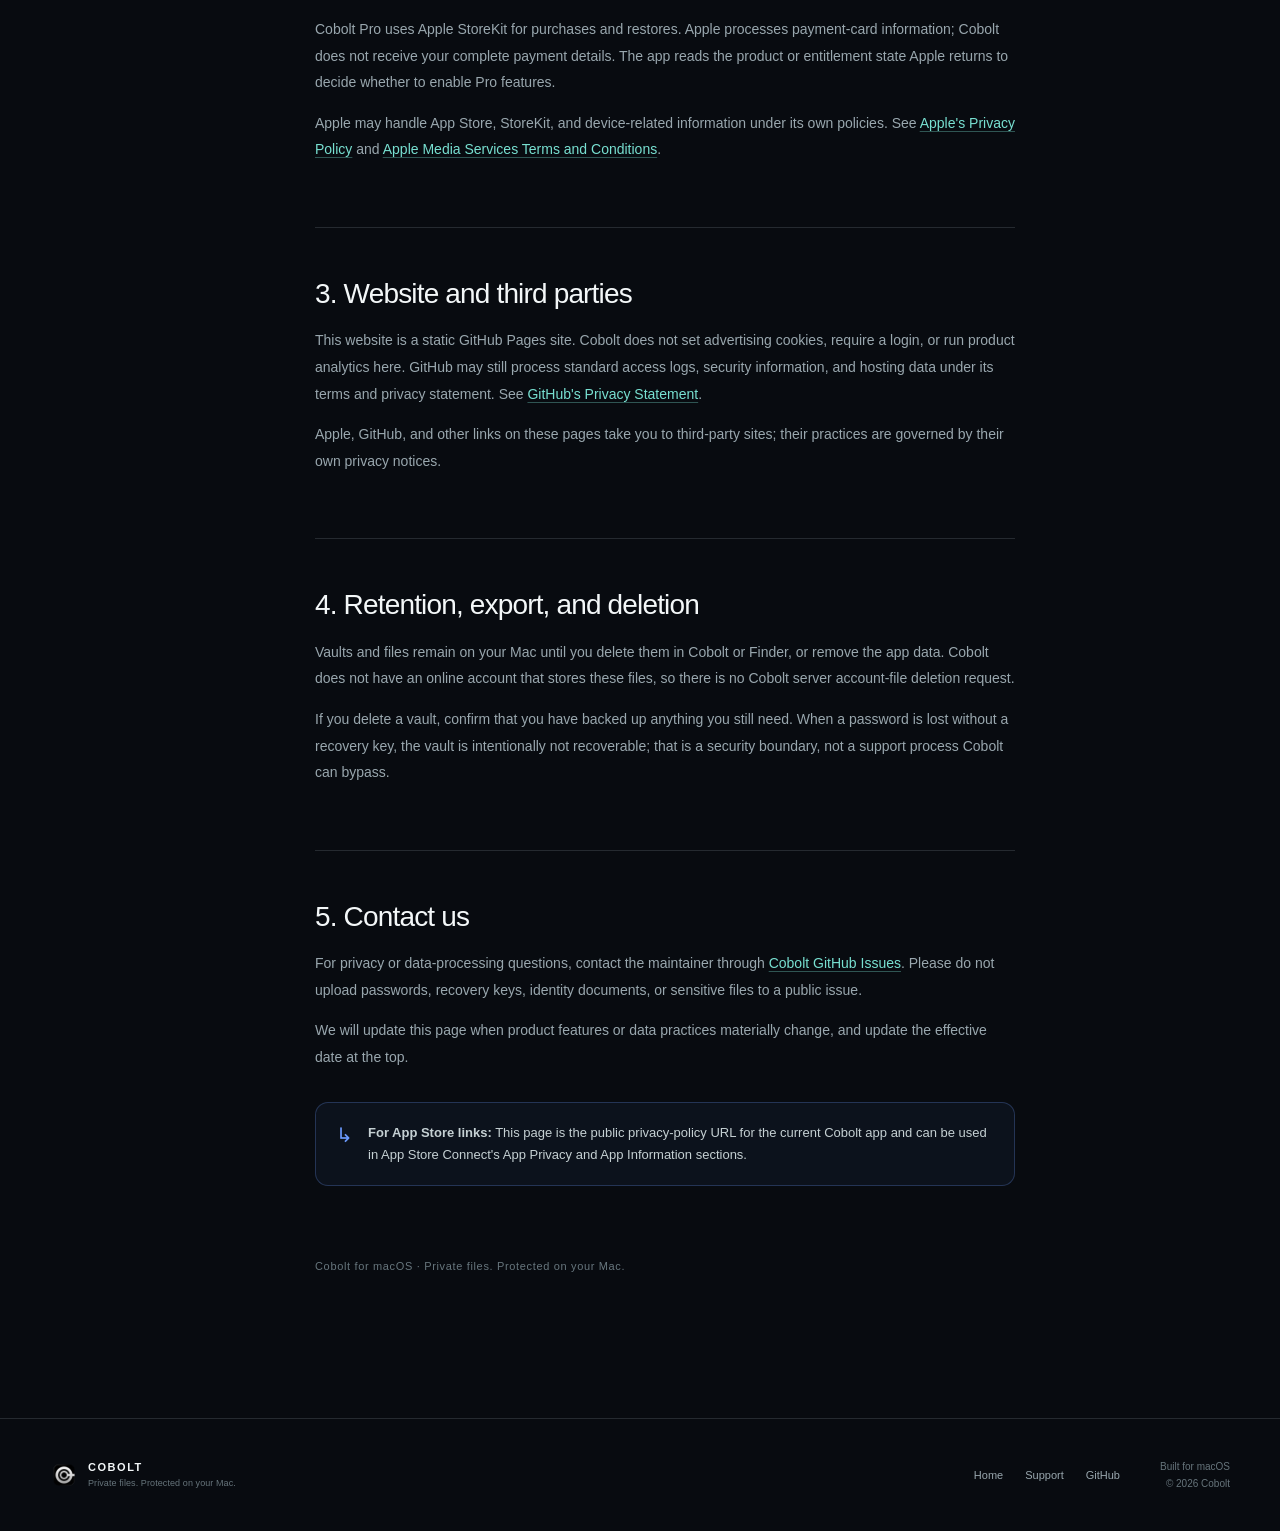
==== commit e736e844: "Add English-first site localization" ====
--- a/privacy/index.html
+++ b/privacy/index.html
@@ -1,33 +1,40 @@
 <!doctype html>
-<html lang="zh-CN">
+<html lang="en">
   <head>
     <meta charset="utf-8" />
     <meta name="viewport" content="width=device-width, initial-scale=1" />
     <meta name="theme-color" content="#080b10" />
-    <meta name="description" content="Cobolt 隐私声明：了解 Cobolt 如何处理本地文件、购买信息和网站访问。" />
+    <meta id="meta-description" name="description" content="Cobolt privacy policy: how the app handles local files, purchases, and website visits." />
     <link rel="canonical" href="https://hvntonight.github.io/COBOLT/privacy/" />
     <link rel="icon" type="image/png" sizes="64x64" href="../assets/favicon.png" />
     <title>Privacy — Cobolt</title>
     <link rel="stylesheet" href="../styles.css" />
+    <script defer src="../script.js"></script>
   </head>
-  <body class="document-page">
-    <header class="site-header"><div class="container header-inner"><a class="brand" href="../"><img src="../assets/app-icon.png" alt="" width="38" height="38" /><span>COBOLT</span></a><nav class="site-nav document-nav" aria-label="辅助导航"><a href="../">首页</a><a href="../support/">支持</a><a class="nav-pill" href="../">返回产品页 <span aria-hidden="true">↗</span></a></nav></div></header>
+  <body class="document-page" data-page="privacy">
+    <header class="site-header">
+      <div class="container header-inner">
+        <a class="brand" href="../" data-i18n-attr="aria-label|brand.home"><img src="../assets/app-icon.png" alt="" width="38" height="38" /><span>COBOLT</span></a>
+        <button class="menu-toggle" type="button" aria-expanded="false" aria-controls="site-nav" data-i18n-attr="aria-label|menu.open"><span class="sr-only" data-i18n="menu.open">Open menu</span><span></span><span></span></button>
+        <nav id="site-nav" class="site-nav document-nav" aria-label="Secondary navigation" data-i18n-attr="aria-label|nav.secondary"><a href="../" data-i18n="nav.home">Home</a><a href="../support/" data-i18n="nav.support">Support</a><button class="language-toggle" id="language-toggle" type="button" aria-pressed="false" aria-label="Switch to Chinese"><span class="language-current">EN</span><span class="language-slash">/</span><span class="language-other">中文</span></button><a class="nav-pill" href="../"><span data-i18n="nav.backToProduct">Back to product <span aria-hidden="true">↗</span></span></a></nav>
+      </div>
+    </header>
+
     <main class="document-main container">
-      <div class="document-hero"><p class="eyebrow"><span class="eyebrow-mark"></span> PRIVACY / 隐私</p><h1>隐私声明</h1><p class="document-lede">Cobolt 是一款 local-first 的 macOS 文件保险箱。本声明说明当前 Cobolt macOS 版本、官网与支持页面如何处理信息。</p><p class="document-date">生效日期：2026 年 8 月 16 日　·　最后更新：2026 年 8 月 16 日</p></div>
+      <div class="document-hero"><p class="eyebrow"><span class="eyebrow-mark"></span> <span data-i18n="privacy.eyebrow">PRIVACY POLICY</span></p><h1 data-i18n="privacy.title">Privacy policy</h1><p class="document-lede" data-i18n="privacy.lede">Cobolt is a local-first private file safe for macOS. This policy explains how the current Cobolt macOS app, website, and support pages handle information.</p><p class="document-date" data-i18n="privacy.date">Effective: August 16, 2026　·　Last updated: August 16, 2026</p></div>
       <div class="document-layout">
-        <aside class="document-toc"><span>ON THIS PAGE</span><a href="#summary">一页摘要</a><a href="#app-data">App 中的信息</a><a href="#purchases">购买与 Apple</a><a href="#website">官网与第三方</a><a href="#retention">保存与删除</a><a href="#contact">联系我们</a></aside>
+        <aside class="document-toc"><span data-i18n="privacy.tocHeading">ON THIS PAGE</span><a href="#summary" data-i18n="privacy.tocSummary">At a glance</a><a href="#app-data" data-i18n="privacy.tocApp">Information in the app</a><a href="#purchases" data-i18n="privacy.tocPurchases">Purchases and Apple</a><a href="#website" data-i18n="privacy.tocWebsite">Website and third parties</a><a href="#retention" data-i18n="privacy.tocRetention">Retention and deletion</a><a href="#contact" data-i18n="privacy.tocContact">Contact</a></aside>
         <article class="document-copy">
-          <section id="summary"><h2>一页摘要</h2><p>我们设计 Cobolt 的核心工作流为本地优先：你的文件、保险箱目录和解锁过程在你的 Mac 上完成。Cobolt 不要求账号，不把核心文件同步到 Cobolt 云端，也不为核心任务运行遥测或广告追踪。</p><div class="policy-callout"><span class="callout-mark">◎</span><p><strong>一句话：</strong>你把文件交给 Cobolt，是为了让它们留在你的设备上，而不是交给我们保管。</p></div></section>
-          <section id="app-data"><h2>1. Cobolt App 中的信息</h2><h3>你主动放入保险箱的内容</h3><p>你选择导入的文件、保险箱名称、文件名、大小、类型、时间等目录元数据，以及保险箱的本地设置，会保存在你的 Mac 上。Cobolt 使用本地 authenticated encryption 保存保险箱内容；核心文件不会上传到 Cobolt 的服务器。</p><h3>用于解锁和安全控制的信息</h3><p>密码用于派生保险箱密钥；Touch ID 由 macOS 的安全机制处理；recovery key 用于在你启用后恢复访问。密码、master key 与解密后的文件字节不会通过 web bridge 离开原生 macOS 应用。</p><h3>临时解密副本</h3><p>打开 Quick Look 或其他需要解密内容的系统流程时，系统可能需要一个临时明文副本。Cobolt 在锁定或退出时会尽力移除这些副本，但 SSD 上的删除不等同于取证级安全抹除。请在共享设备上使用时，同时遵循 macOS 的账户和磁盘安全设置。</p><h3>诊断、广告和账号</h3><p>当前核心工作流不要求创建 Cobolt 账号，不运行 Cobolt 广告追踪，也不把核心操作发送给 Cobolt 遥测服务。如果未来版本新增分析、崩溃报告、云同步或其他数据处理，我们会在功能发布前更新本声明，并在适用时提供选择。</p></section>
-          <section id="purchases"><h2>2. 购买与 Apple</h2><p>Cobolt Pro 使用 Apple StoreKit 处理购买和恢复购买。付款卡信息由 Apple 处理，Cobolt 不接收你的完整支付信息。App 只需要读取 Apple 返回的商品或 entitlement 状态，以决定是否启用 Pro 功能。</p><p>Apple 可能按照其自身隐私政策处理 App Store、StoreKit 和设备相关信息。请参阅 <a href="https://www.apple.com/legal/privacy/" rel="noreferrer">Apple 隐私政策</a> 与 <a href="https://www.apple.com/legal/internet-services/itunes/" rel="noreferrer">Apple 媒体服务条款</a>。</p></section>
-          <section id="website"><h2>3. 官网与第三方</h2><p>本官网是一个静态 GitHub Pages 站点。Cobolt 自己不设置广告 cookie、不要求登录，也不在此页面运行产品分析。GitHub 仍可能按照其服务条款和隐私声明处理标准的访问日志、网络安全信息与托管所需数据。请参阅 <a href="https://docs.github.com/en/site-policy/privacy-policies/github-privacy-statement" rel="noreferrer">GitHub 隐私声明</a>。</p><p>页面中的 Apple、GitHub 或其他链接会把你带到第三方网站；第三方网站的处理方式由其各自的隐私声明负责。</p></section>
-          <section id="retention"><h2>4. 保存、导出与删除</h2><p>保险箱和文件会保留在你的 Mac 上，直到你在 Cobolt 或 Finder 中删除它们，或删除应用数据。Cobolt 没有一个替你保管这些文件的在线账号，因此不存在向 Cobolt 服务器申请“删除账户文件”的流程。</p><p>如果你删除保险箱，请先确认已备份仍需要的内容。密码遗失且没有 recovery key 时，设计上无法恢复保险箱内容；这是一项安全边界，而不是 Cobolt 可以绕过的支持流程。</p></section>
-          <section id="contact"><h2>5. 联系我们</h2><p>如果你对隐私或数据处理有问题，请通过 <a href="https://github.com/hvntonight/COBOLT/issues" rel="noreferrer">Cobolt GitHub Issues</a> 联系维护者。请不要在公开 issue 中上传密码、recovery key、真实身份证件或其他敏感文件。</p><p>我们会在产品功能或数据实践发生实质变化时更新本页面，并在页面顶部更新生效日期。</p><div class="policy-callout policy-callout-muted"><span class="callout-mark">↳</span><p><strong>面向 App Store 的链接：</strong>本页是 Cobolt 当前隐私政策的公开 URL，可在 App Store Connect 的 App Privacy 与 App Information 中使用。</p></div></section>
+          <section id="summary"><h2 data-i18n="privacy.summaryTitle">At a glance</h2><p data-i18n="privacy.summaryBody">We designed Cobolt's core workflow to be local-first: your files, vault catalogs, and unlock flow run on your Mac. Cobolt does not require an account, sync core files to a Cobolt cloud, or run telemetry or advertising tracking for the core task.</p><div class="policy-callout"><span class="callout-mark">◎</span><p><strong data-i18n="privacy.summaryCalloutStrong">In one sentence:</strong> <span data-i18n="privacy.summaryCalloutBody">You give a file to Cobolt so it can stay on your device—not so we can hold it for you.</span></p></div></section>
+          <section id="app-data"><h2 data-i18n="privacy.appTitle">1. Information in the Cobolt app</h2><h3 data-i18n="privacy.appFilesTitle">What you put in a vault</h3><p data-i18n="privacy.appFilesBody">Files you choose to import, vault names, file names, sizes, types, dates, other catalog metadata, and local vault settings are stored on your Mac. Cobolt uses local authenticated encryption for vault contents; core files are not uploaded to Cobolt servers.</p><h3 data-i18n="privacy.appSecurityTitle">Information used to unlock and protect a vault</h3><p data-i18n="privacy.appSecurityBody">Your password derives the vault key. Touch ID is handled by macOS security APIs. A recovery key can restore access when you enable it. Passwords, master keys, and decrypted file bytes do not leave the native macOS app through the web bridge.</p><h3 data-i18n="privacy.appTempTitle">Temporary decrypted copies</h3><p data-i18n="privacy.appTempBody">Quick Look and other system flows that need to show content may require a temporary plaintext copy. Cobolt works to remove those copies when you lock or quit, but deletion from an SSD is not the same as forensic-grade erasure. On a shared Mac, also follow macOS account and disk-security practices.</p><h3 data-i18n="privacy.appDiagnosticsTitle">Diagnostics, advertising, and accounts</h3><p data-i18n="privacy.appDiagnosticsBody">The current core workflow does not require a Cobolt account, run Cobolt advertising tracking, or send core operations to a Cobolt telemetry service. If a future version adds analytics, crash reporting, cloud sync, or another data practice, we will update this policy before that feature ships and provide choices where appropriate.</p></section>
+          <section id="purchases"><h2 data-i18n="privacy.purchaseTitle">2. Purchases and Apple</h2><p data-i18n="privacy.purchaseBody">Cobolt Pro uses Apple StoreKit for purchases and restores. Apple processes payment-card information; Cobolt does not receive your complete payment details. The app reads the product or entitlement state Apple returns to decide whether to enable Pro features.</p><p><span data-i18n="privacy.applePolicyLead">Apple may handle App Store, StoreKit, and device-related information under its own policies. See </span><a href="https://www.apple.com/legal/privacy/" rel="noreferrer" data-i18n="privacy.applePrivacy">Apple's Privacy Policy</a><span data-i18n="privacy.applePolicyAnd"> and </span><a href="https://www.apple.com/legal/internet-services/itunes/" rel="noreferrer" data-i18n="privacy.appleTerms">Apple Media Services Terms and Conditions</a><span data-i18n="privacy.applePolicyEnd">.</span></p></section>
+          <section id="website"><h2 data-i18n="privacy.websiteTitle">3. Website and third parties</h2><p><span data-i18n="privacy.websiteBody">This website is a static GitHub Pages site. Cobolt does not set advertising cookies, require a login, or run product analytics here. GitHub may still process standard access logs, security information, and hosting data under its terms and privacy statement. See </span><a href="https://docs.github.com/en/site-policy/privacy-policies/github-privacy-statement" rel="noreferrer" data-i18n="privacy.githubPrivacy">GitHub's Privacy Statement</a><span data-i18n="privacy.githubPrivacyEnd">.</span></p><p data-i18n="privacy.thirdPartyBody">Apple, GitHub, and other links on these pages take you to third-party sites; their practices are governed by their own privacy notices.</p></section>
+          <section id="retention"><h2 data-i18n="privacy.retentionTitle">4. Retention, export, and deletion</h2><p data-i18n="privacy.retentionBody">Vaults and files remain on your Mac until you delete them in Cobolt or Finder, or remove the app data. Cobolt does not have an online account that stores these files, so there is no Cobolt server account-file deletion request.</p><p data-i18n="privacy.retentionPassword">If you delete a vault, confirm that you have backed up anything you still need. When a password is lost without a recovery key, the vault is intentionally not recoverable; that is a security boundary, not a support process Cobolt can bypass.</p></section>
+          <section id="contact"><h2 data-i18n="privacy.contactTitle">5. Contact us</h2><p><span data-i18n="privacy.contactBody">For privacy or data-processing questions, contact the maintainer through </span><a href="https://github.com/hvntonight/COBOLT/issues" rel="noreferrer" data-i18n="privacy.contactLink">Cobolt GitHub Issues</a><span data-i18n="privacy.contactEnd">. Please do not upload passwords, recovery keys, identity documents, or sensitive files to a public issue.</span></p><p data-i18n="privacy.contactUpdate">We will update this page when product features or data practices materially change, and update the effective date at the top.</p><div class="policy-callout policy-callout-muted"><span class="callout-mark">↳</span><p><strong data-i18n="privacy.appStoreStrong">For App Store links:</strong> <span data-i18n="privacy.appStoreBody">This page is the public privacy-policy URL for the current Cobolt app and can be used in App Store Connect's App Privacy and App Information sections.</span></p></div></section>
           <p class="document-footnote">Cobolt for macOS · Private files. Protected on your Mac.</p>
         </article>
       </div>
     </main>
-    <footer class="site-footer"><div class="container footer-inner"><div class="footer-brand"><img src="../assets/app-icon.png" alt="" width="28" height="28" /><span>COBOLT</span><small>Private files. Protected on your Mac.</small></div><div class="footer-links"><a href="../">Home</a><a href="../support/">Support</a><a href="https://github.com/hvntonight/COBOLT" rel="noreferrer">GitHub</a></div><div class="footer-meta"><span>Built for macOS</span><span>© <span data-year>2026</span> Cobolt</span></div></div></footer>
-    <script>document.querySelectorAll('[data-year]').forEach((n) => { n.textContent = new Date().getFullYear(); });</script>
+    <footer class="site-footer"><div class="container footer-inner"><div class="footer-brand"><img src="../assets/app-icon.png" alt="" width="28" height="28" /><span>COBOLT</span><small data-i18n="footer.tagline">Private files. Protected on your Mac.</small></div><div class="footer-links"><a href="../" data-i18n="footer.home">Home</a><a href="../support/" data-i18n="footer.support">Support</a><a href="https://github.com/hvntonight/COBOLT" rel="noreferrer">GitHub</a></div><div class="footer-meta"><span data-i18n="footer.built">Built for macOS</span><span>© <span data-year>2026</span> Cobolt</span></div></div></footer>
   </body>
 </html>
--- a/styles.css
+++ b/styles.css
@@ -34,6 +34,10 @@
 .site-nav a:hover, .site-nav a:focus-visible { color: var(--ink); }
 .nav-pill { display: inline-flex; align-items: center; gap: 8px; padding: 10px 13px; border: 1px solid var(--line); border-radius: 999px; color: var(--muted-strong) !important; }
 .dot, .live-dot, .state-dot { display: inline-block; width: 6px; height: 6px; border-radius: 50%; background: var(--cyan); box-shadow: 0 0 12px var(--cyan); }
+.language-toggle { display: inline-flex; align-items: center; gap: 6px; padding: 7px 2px; border: 0; background: transparent; color: #7f9097; cursor: pointer; font-size: 10px; letter-spacing: .09em; transition: color .2s ease; }
+.language-toggle:hover, .language-toggle:focus-visible { color: var(--ink); }
+.language-toggle .language-current { color: var(--ink); font-weight: 700; }
+.language-toggle .language-slash { color: #526168; }
 .menu-toggle { display: none; border: 0; background: none; color: var(--ink); padding: 10px; }
 .menu-toggle > span:not(.sr-only) { display: block; width: 22px; height: 1px; margin: 5px; background: var(--ink); }
 
@@ -227,7 +231,7 @@
 @media (max-width: 680px) {
   .container { width: min(calc(100% - 28px), var(--max)); }
   .site-header { background: rgba(8, 11, 16, .92); }.header-inner { min-height: 68px; }
-  .menu-toggle { display: block; }.site-nav { position: absolute; top: 68px; right: 14px; left: 14px; display: none; flex-direction: column; align-items: stretch; gap: 0; padding: 10px; border: 1px solid var(--line); border-radius: 13px; background: #10161e; box-shadow: 0 18px 45px rgba(0,0,0,.4); }.site-nav.is-open { display: flex; }.site-nav a { padding: 13px 10px; }.nav-pill { justify-content: center; margin-top: 5px; }
+  .menu-toggle { display: block; }.site-nav { position: absolute; top: 68px; right: 14px; left: 14px; display: none; flex-direction: column; align-items: stretch; gap: 0; padding: 10px; border: 1px solid var(--line); border-radius: 13px; background: #10161e; box-shadow: 0 18px 45px rgba(0,0,0,.4); }.site-nav.is-open { display: flex; }.site-nav a { padding: 13px 10px; }.site-nav .language-toggle { justify-content: flex-start; padding: 13px 10px; font-size: 11px; }.nav-pill { justify-content: center; margin-top: 5px; }
   .hero { padding-top: 63px; padding-bottom: 52px; }.hero-art { padding-top: 14px; }.hero-caption { position: static; justify-content: end; margin-top: 13px; }.hero-lede { font-size: 15px; }
   .vault-layout { grid-template-columns: 1fr; }.vault-sidebar { display: none; }.vault-inspector { display: none; }.vault-main { padding: 21px 17px; }.vault-window { border-radius: 12px; }.window-topbar { grid-template-columns: 1fr 1fr; }.window-state { display: none; }
   .proof-strip { grid-template-columns: 1fr; }.proof-item { min-height: 65px; padding: 0 13px; }.proof-item + .proof-item { border-top: 1px solid var(--line); border-left: 0; }
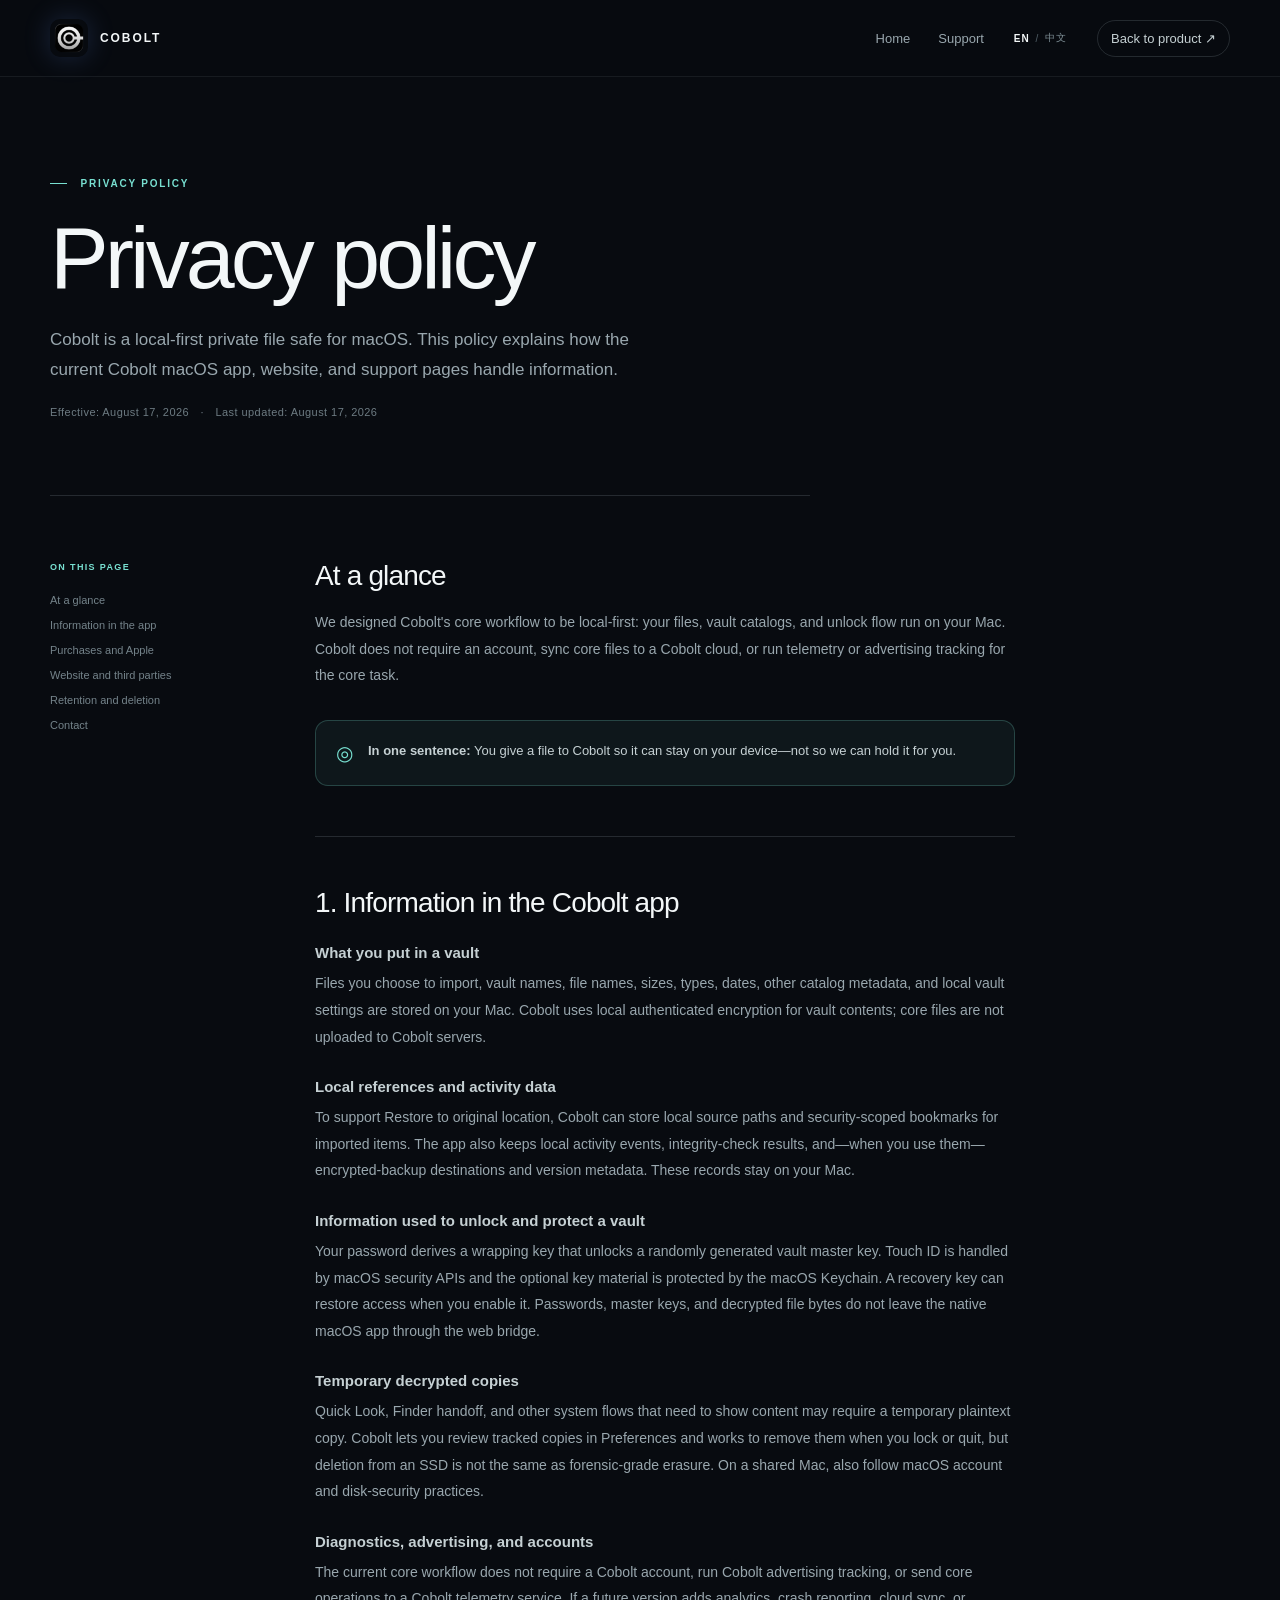
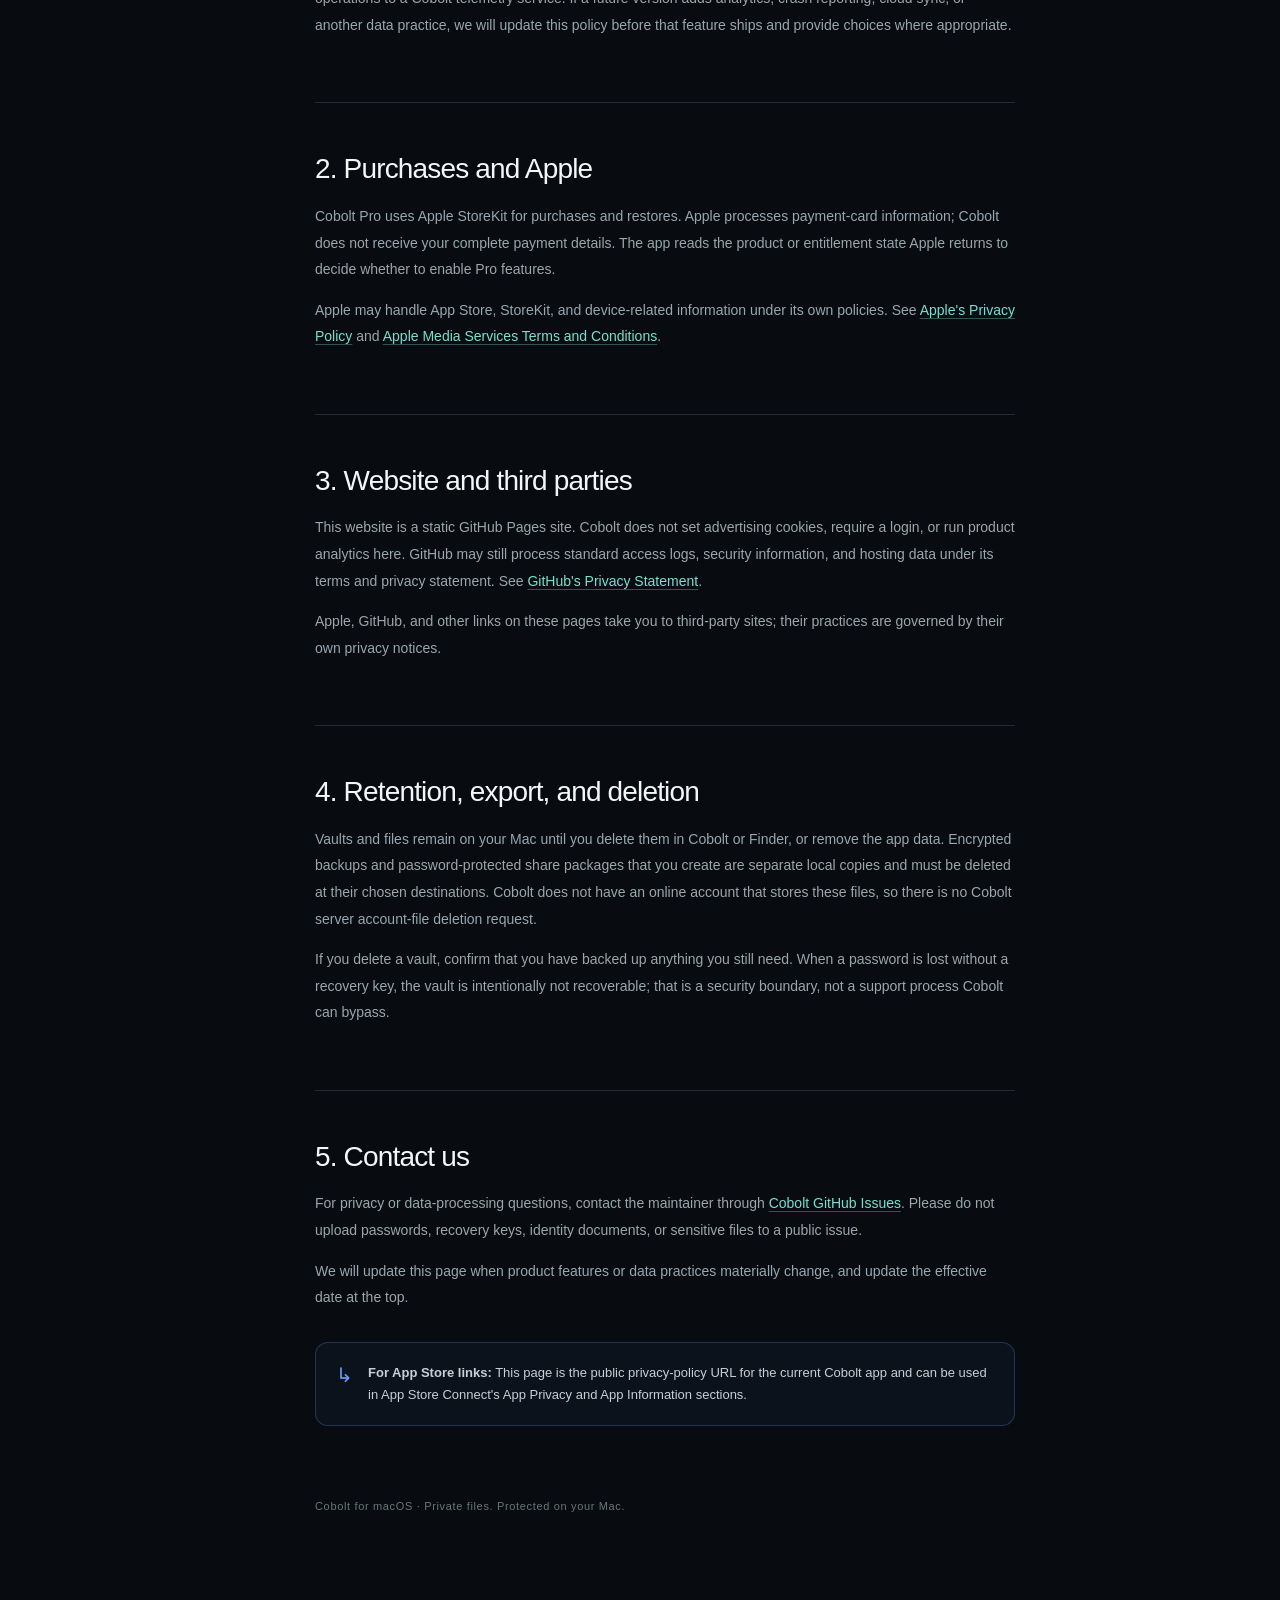
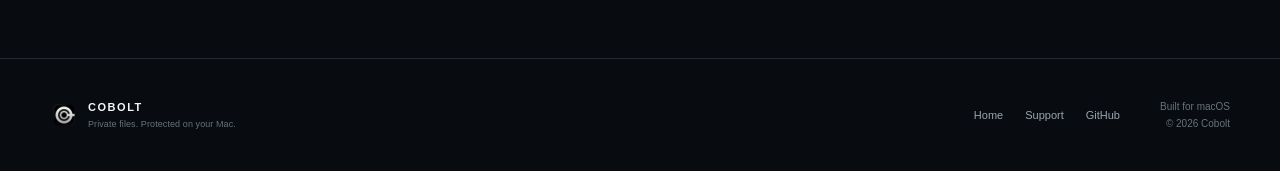
==== commit bdfcef28: "Add optimized product screenshots and align copy" ====
--- a/privacy/index.html
+++ b/privacy/index.html
@@ -21,15 +21,15 @@
     </header>
 
     <main class="document-main container">
-      <div class="document-hero"><p class="eyebrow"><span class="eyebrow-mark"></span> <span data-i18n="privacy.eyebrow">PRIVACY POLICY</span></p><h1 data-i18n="privacy.title">Privacy policy</h1><p class="document-lede" data-i18n="privacy.lede">Cobolt is a local-first private file safe for macOS. This policy explains how the current Cobolt macOS app, website, and support pages handle information.</p><p class="document-date" data-i18n="privacy.date">Effective: August 16, 2026　·　Last updated: August 16, 2026</p></div>
+      <div class="document-hero"><p class="eyebrow"><span class="eyebrow-mark"></span> <span data-i18n="privacy.eyebrow">PRIVACY POLICY</span></p><h1 data-i18n="privacy.title">Privacy policy</h1><p class="document-lede" data-i18n="privacy.lede">Cobolt is a local-first private file safe for macOS. This policy explains how the current Cobolt macOS app, website, and support pages handle information.</p><p class="document-date" data-i18n="privacy.date">Effective: August 17, 2026　·　Last updated: August 17, 2026</p></div>
       <div class="document-layout">
         <aside class="document-toc"><span data-i18n="privacy.tocHeading">ON THIS PAGE</span><a href="#summary" data-i18n="privacy.tocSummary">At a glance</a><a href="#app-data" data-i18n="privacy.tocApp">Information in the app</a><a href="#purchases" data-i18n="privacy.tocPurchases">Purchases and Apple</a><a href="#website" data-i18n="privacy.tocWebsite">Website and third parties</a><a href="#retention" data-i18n="privacy.tocRetention">Retention and deletion</a><a href="#contact" data-i18n="privacy.tocContact">Contact</a></aside>
         <article class="document-copy">
           <section id="summary"><h2 data-i18n="privacy.summaryTitle">At a glance</h2><p data-i18n="privacy.summaryBody">We designed Cobolt's core workflow to be local-first: your files, vault catalogs, and unlock flow run on your Mac. Cobolt does not require an account, sync core files to a Cobolt cloud, or run telemetry or advertising tracking for the core task.</p><div class="policy-callout"><span class="callout-mark">◎</span><p><strong data-i18n="privacy.summaryCalloutStrong">In one sentence:</strong> <span data-i18n="privacy.summaryCalloutBody">You give a file to Cobolt so it can stay on your device—not so we can hold it for you.</span></p></div></section>
-          <section id="app-data"><h2 data-i18n="privacy.appTitle">1. Information in the Cobolt app</h2><h3 data-i18n="privacy.appFilesTitle">What you put in a vault</h3><p data-i18n="privacy.appFilesBody">Files you choose to import, vault names, file names, sizes, types, dates, other catalog metadata, and local vault settings are stored on your Mac. Cobolt uses local authenticated encryption for vault contents; core files are not uploaded to Cobolt servers.</p><h3 data-i18n="privacy.appSecurityTitle">Information used to unlock and protect a vault</h3><p data-i18n="privacy.appSecurityBody">Your password derives the vault key. Touch ID is handled by macOS security APIs. A recovery key can restore access when you enable it. Passwords, master keys, and decrypted file bytes do not leave the native macOS app through the web bridge.</p><h3 data-i18n="privacy.appTempTitle">Temporary decrypted copies</h3><p data-i18n="privacy.appTempBody">Quick Look and other system flows that need to show content may require a temporary plaintext copy. Cobolt works to remove those copies when you lock or quit, but deletion from an SSD is not the same as forensic-grade erasure. On a shared Mac, also follow macOS account and disk-security practices.</p><h3 data-i18n="privacy.appDiagnosticsTitle">Diagnostics, advertising, and accounts</h3><p data-i18n="privacy.appDiagnosticsBody">The current core workflow does not require a Cobolt account, run Cobolt advertising tracking, or send core operations to a Cobolt telemetry service. If a future version adds analytics, crash reporting, cloud sync, or another data practice, we will update this policy before that feature ships and provide choices where appropriate.</p></section>
+          <section id="app-data"><h2 data-i18n="privacy.appTitle">1. Information in the Cobolt app</h2><h3 data-i18n="privacy.appFilesTitle">What you put in a vault</h3><p data-i18n="privacy.appFilesBody">Files you choose to import, vault names, file names, sizes, types, dates, other catalog metadata, and local vault settings are stored on your Mac. Cobolt uses local authenticated encryption for vault contents; core files are not uploaded to Cobolt servers.</p><h3 data-i18n="privacy.appOperationsTitle">Local references and activity data</h3><p data-i18n="privacy.appOperationsBody">To support Restore to original location, Cobolt can store local source paths and security-scoped bookmarks for imported items. The app also keeps local activity events, integrity-check results, and—when you use them—encrypted-backup destinations and version metadata. These records stay on your Mac.</p><h3 data-i18n="privacy.appSecurityTitle">Information used to unlock and protect a vault</h3><p data-i18n="privacy.appSecurityBody">Your password derives a wrapping key that unlocks a randomly generated vault master key. Touch ID is handled by macOS security APIs and the optional key material is protected by the macOS Keychain. A recovery key can restore access when you enable it. Passwords, master keys, and decrypted file bytes do not leave the native macOS app through the web bridge.</p><h3 data-i18n="privacy.appTempTitle">Temporary decrypted copies</h3><p data-i18n="privacy.appTempBody">Quick Look, Finder handoff, and other system flows that need to show content may require a temporary plaintext copy. Cobolt lets you review tracked copies in Preferences and works to remove them when you lock or quit, but deletion from an SSD is not the same as forensic-grade erasure. On a shared Mac, also follow macOS account and disk-security practices.</p><h3 data-i18n="privacy.appDiagnosticsTitle">Diagnostics, advertising, and accounts</h3><p data-i18n="privacy.appDiagnosticsBody">The current core workflow does not require a Cobolt account, run Cobolt advertising tracking, or send core operations to a Cobolt telemetry service. If a future version adds analytics, crash reporting, cloud sync, or another data practice, we will update this policy before that feature ships and provide choices where appropriate.</p></section>
           <section id="purchases"><h2 data-i18n="privacy.purchaseTitle">2. Purchases and Apple</h2><p data-i18n="privacy.purchaseBody">Cobolt Pro uses Apple StoreKit for purchases and restores. Apple processes payment-card information; Cobolt does not receive your complete payment details. The app reads the product or entitlement state Apple returns to decide whether to enable Pro features.</p><p><span data-i18n="privacy.applePolicyLead">Apple may handle App Store, StoreKit, and device-related information under its own policies. See </span><a href="https://www.apple.com/legal/privacy/" rel="noreferrer" data-i18n="privacy.applePrivacy">Apple's Privacy Policy</a><span data-i18n="privacy.applePolicyAnd"> and </span><a href="https://www.apple.com/legal/internet-services/itunes/" rel="noreferrer" data-i18n="privacy.appleTerms">Apple Media Services Terms and Conditions</a><span data-i18n="privacy.applePolicyEnd">.</span></p></section>
           <section id="website"><h2 data-i18n="privacy.websiteTitle">3. Website and third parties</h2><p><span data-i18n="privacy.websiteBody">This website is a static GitHub Pages site. Cobolt does not set advertising cookies, require a login, or run product analytics here. GitHub may still process standard access logs, security information, and hosting data under its terms and privacy statement. See </span><a href="https://docs.github.com/en/site-policy/privacy-policies/github-privacy-statement" rel="noreferrer" data-i18n="privacy.githubPrivacy">GitHub's Privacy Statement</a><span data-i18n="privacy.githubPrivacyEnd">.</span></p><p data-i18n="privacy.thirdPartyBody">Apple, GitHub, and other links on these pages take you to third-party sites; their practices are governed by their own privacy notices.</p></section>
-          <section id="retention"><h2 data-i18n="privacy.retentionTitle">4. Retention, export, and deletion</h2><p data-i18n="privacy.retentionBody">Vaults and files remain on your Mac until you delete them in Cobolt or Finder, or remove the app data. Cobolt does not have an online account that stores these files, so there is no Cobolt server account-file deletion request.</p><p data-i18n="privacy.retentionPassword">If you delete a vault, confirm that you have backed up anything you still need. When a password is lost without a recovery key, the vault is intentionally not recoverable; that is a security boundary, not a support process Cobolt can bypass.</p></section>
+          <section id="retention"><h2 data-i18n="privacy.retentionTitle">4. Retention, export, and deletion</h2><p data-i18n="privacy.retentionBody">Vaults and files remain on your Mac until you delete them in Cobolt or Finder, or remove the app data. Encrypted backups and password-protected share packages that you create are separate local copies and must be deleted at their chosen destinations. Cobolt does not have an online account that stores these files, so there is no Cobolt server account-file deletion request.</p><p data-i18n="privacy.retentionPassword">If you delete a vault, confirm that you have backed up anything you still need. When a password is lost without a recovery key, the vault is intentionally not recoverable; that is a security boundary, not a support process Cobolt can bypass.</p></section>
           <section id="contact"><h2 data-i18n="privacy.contactTitle">5. Contact us</h2><p><span data-i18n="privacy.contactBody">For privacy or data-processing questions, contact the maintainer through </span><a href="https://github.com/hvntonight/COBOLT/issues" rel="noreferrer" data-i18n="privacy.contactLink">Cobolt GitHub Issues</a><span data-i18n="privacy.contactEnd">. Please do not upload passwords, recovery keys, identity documents, or sensitive files to a public issue.</span></p><p data-i18n="privacy.contactUpdate">We will update this page when product features or data practices materially change, and update the effective date at the top.</p><div class="policy-callout policy-callout-muted"><span class="callout-mark">↳</span><p><strong data-i18n="privacy.appStoreStrong">For App Store links:</strong> <span data-i18n="privacy.appStoreBody">This page is the public privacy-policy URL for the current Cobolt app and can be used in App Store Connect's App Privacy and App Information sections.</span></p></div></section>
           <p class="document-footnote">Cobolt for macOS · Private files. Protected on your Mac.</p>
         </article>
--- a/styles.css
+++ b/styles.css
@@ -136,6 +136,8 @@
 .screenshot-slot { min-height: 360px; display: flex; flex-direction: column; border: 1px dashed rgba(120, 224, 209, .35); border-radius: 16px; background: radial-gradient(circle at 50% 40%, rgba(108, 155, 255, .12), transparent 55%), rgba(8, 12, 17, .6); }
 .screenshot-slot-large { min-height: 460px; }
 .slot-chrome { display: flex; justify-content: space-between; padding: 16px 16px 0; color: #5f7078; font-size: 8px; font-weight: 700; letter-spacing: .12em; }
+.screenshot-image-wrap { display: flex; flex: 1; min-height: 0; align-items: center; justify-content: center; padding: 13px 12px 12px; }
+.screenshot-image-wrap img { display: block; width: 100%; height: auto; max-height: 100%; border: 1px solid rgba(202, 222, 226, .16); border-radius: 10px; box-shadow: 0 18px 42px rgba(0, 0, 0, .34); object-fit: contain; }
 .slot-inner { display: flex; flex: 1; flex-direction: column; align-items: center; justify-content: center; text-align: center; color: var(--muted-strong); }
 .slot-icon { display: grid; place-items: center; width: 42px; height: 42px; margin-bottom: 17px; border: 1px solid rgba(120, 224, 209, .45); border-radius: 12px; color: var(--cyan); font-size: 23px; font-weight: 300; }
 .slot-icon.lock-symbol { color: var(--cobalt); border-color: rgba(108, 155, 255, .45); }
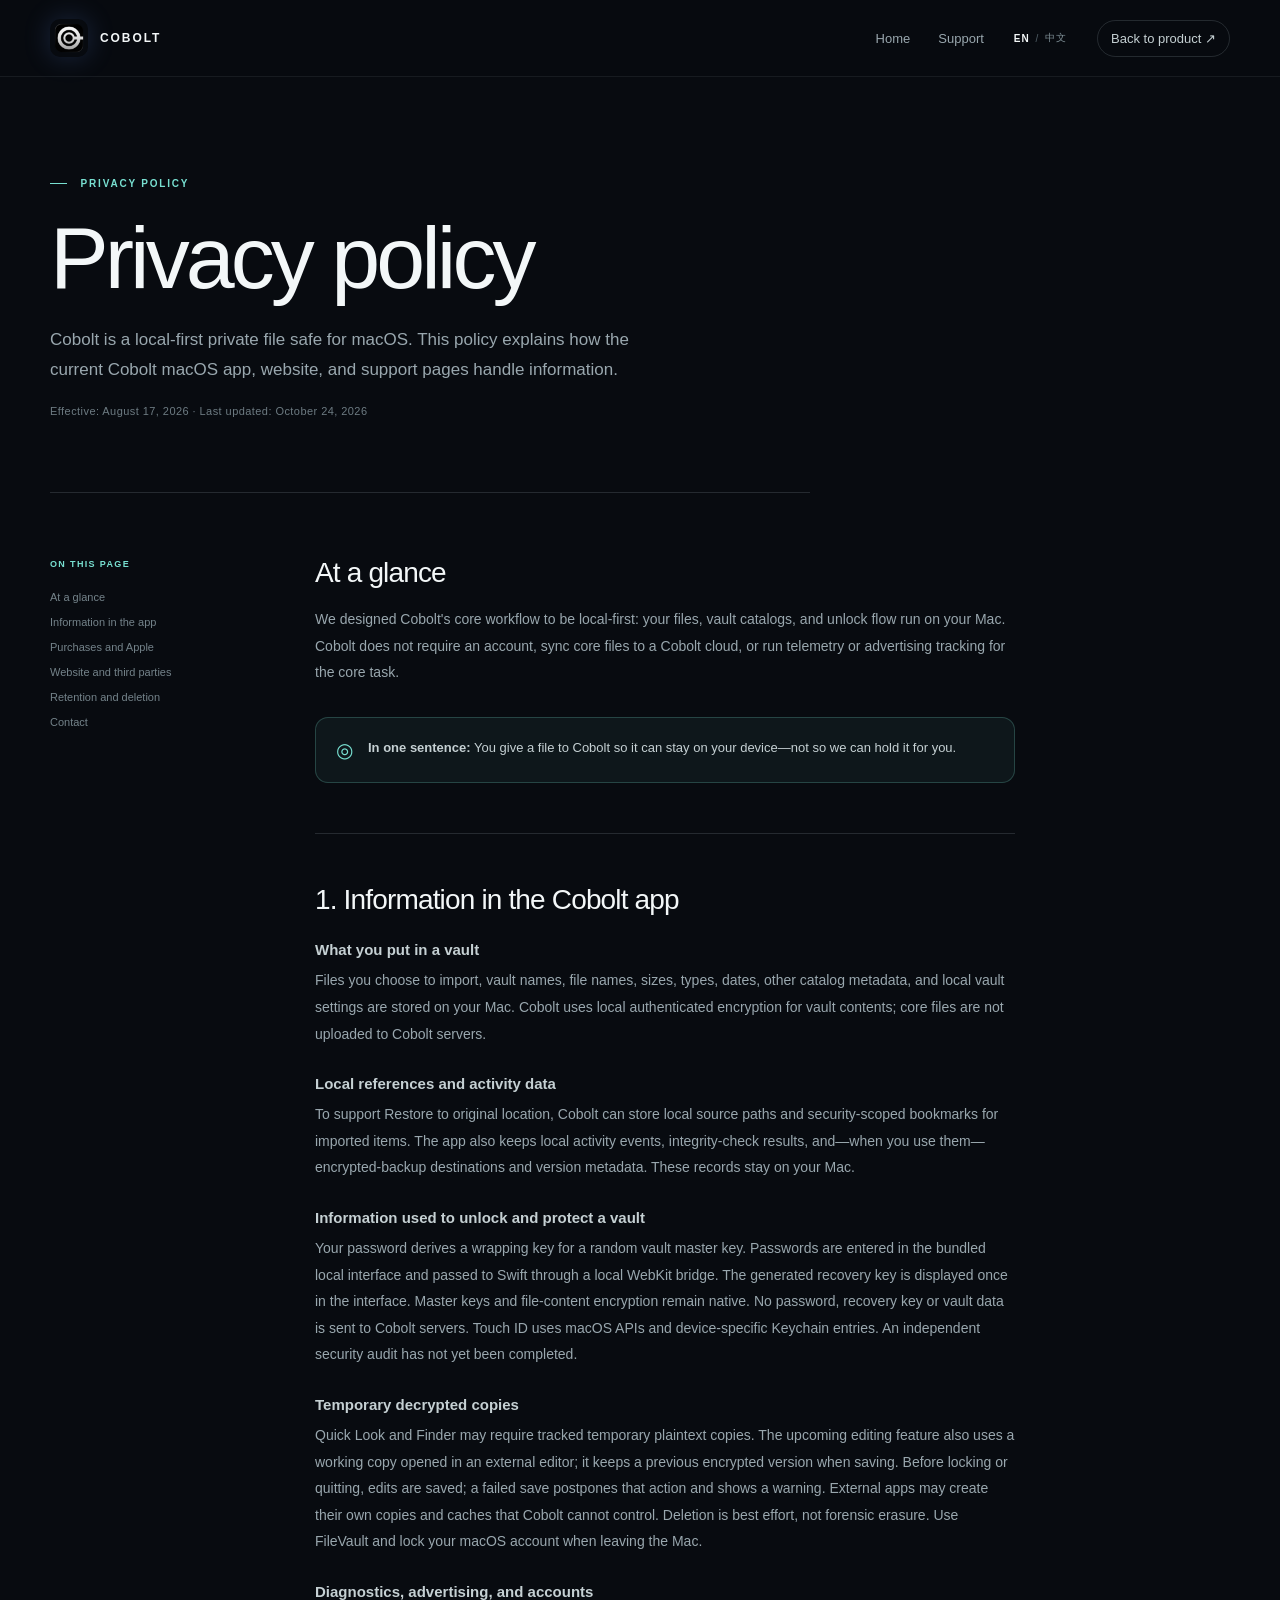
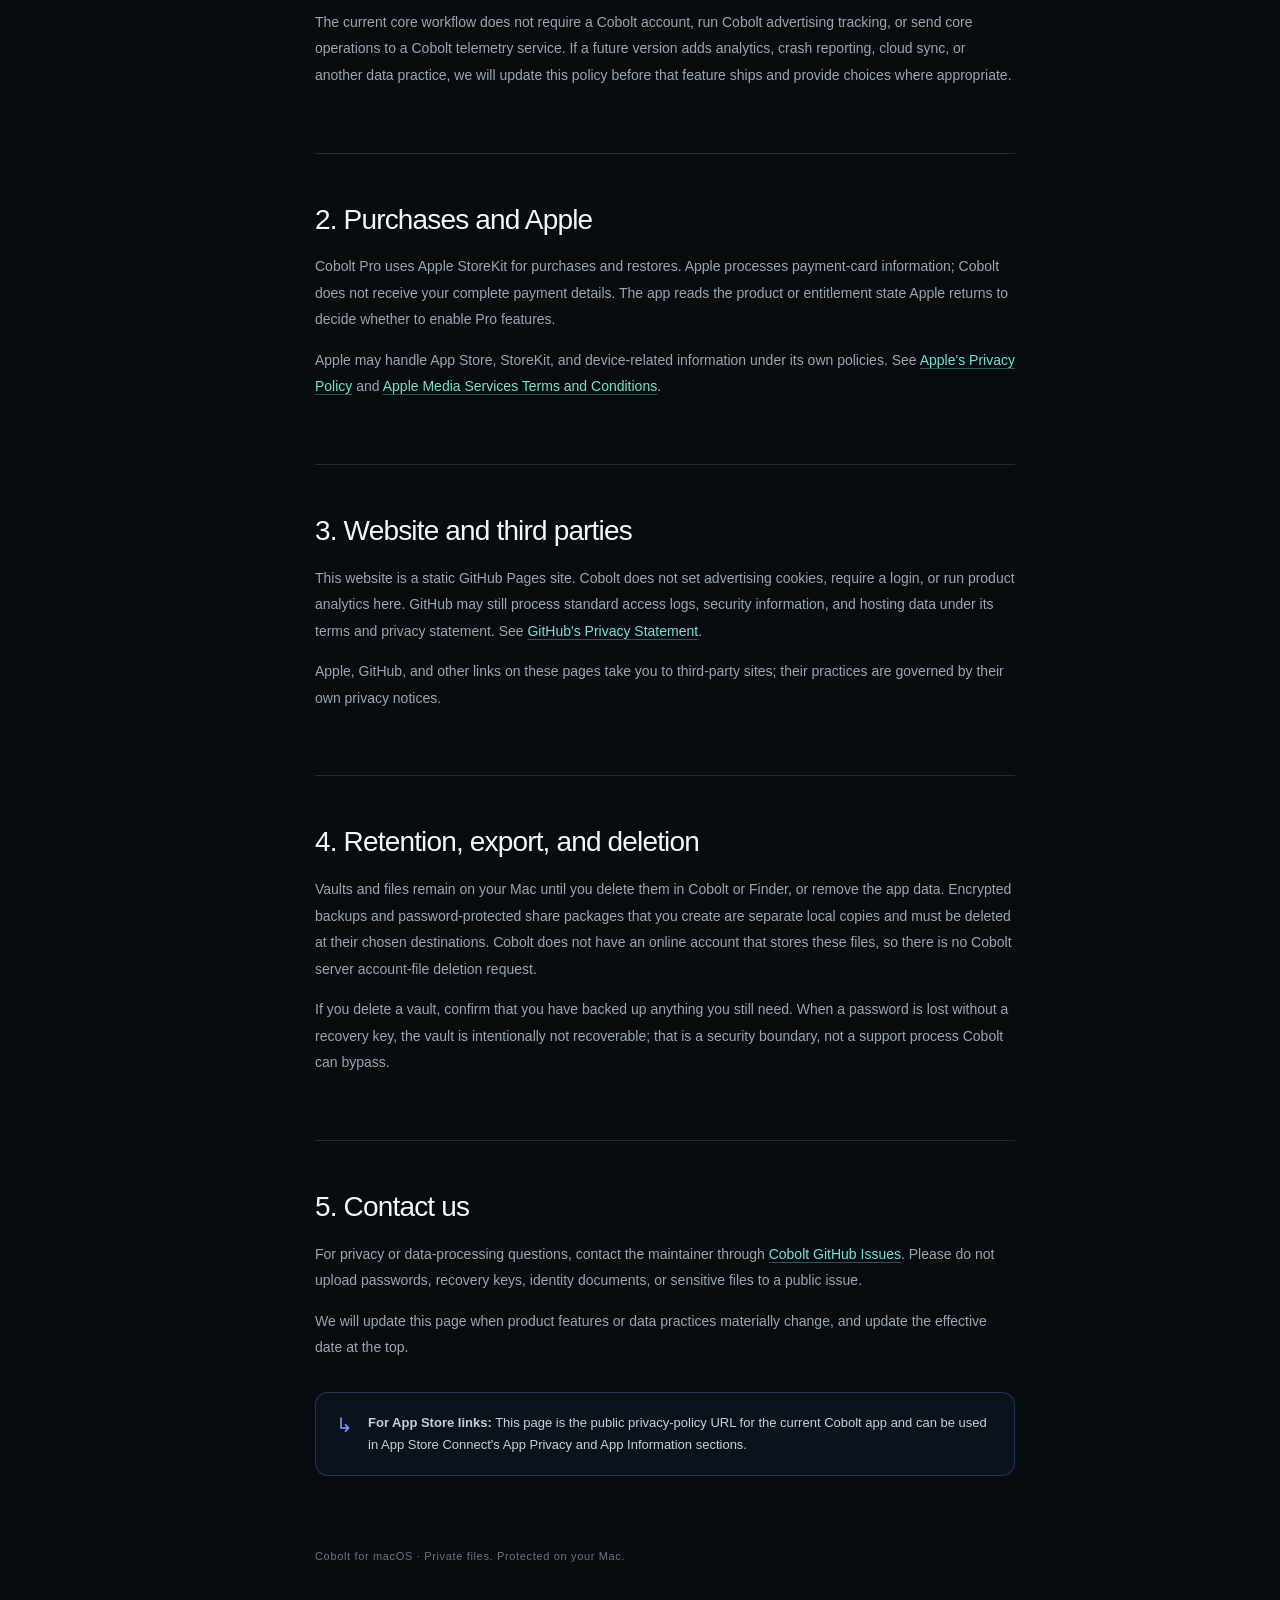
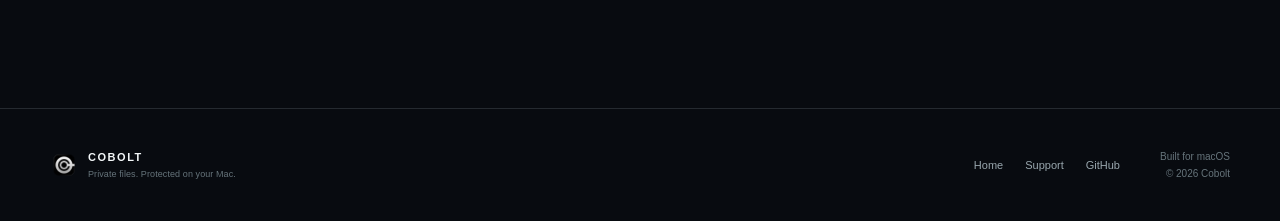
==== commit 7c0f0d38: "Publish honest product capture, security notes and bilingual recovery guides" ====
--- a/privacy/index.html
+++ b/privacy/index.html
@@ -21,12 +21,12 @@
     </header>
 
     <main class="document-main container">
-      <div class="document-hero"><p class="eyebrow"><span class="eyebrow-mark"></span> <span data-i18n="privacy.eyebrow">PRIVACY POLICY</span></p><h1 data-i18n="privacy.title">Privacy policy</h1><p class="document-lede" data-i18n="privacy.lede">Cobolt is a local-first private file safe for macOS. This policy explains how the current Cobolt macOS app, website, and support pages handle information.</p><p class="document-date" data-i18n="privacy.date">Effective: August 17, 2026　·　Last updated: August 17, 2026</p></div>
+      <div class="document-hero"><p class="eyebrow"><span class="eyebrow-mark"></span> <span data-i18n="privacy.eyebrow">PRIVACY POLICY</span></p><h1 data-i18n="privacy.title">Privacy policy</h1><p class="document-lede" data-i18n="privacy.lede">Cobolt is a local-first private file safe for macOS. This policy explains how the current Cobolt macOS app, website, and support pages handle information.</p><p class="document-date" data-i18n="privacy.date">Effective: August 17, 2026 · Last updated: October 24, 2026</p></div>
       <div class="document-layout">
         <aside class="document-toc"><span data-i18n="privacy.tocHeading">ON THIS PAGE</span><a href="#summary" data-i18n="privacy.tocSummary">At a glance</a><a href="#app-data" data-i18n="privacy.tocApp">Information in the app</a><a href="#purchases" data-i18n="privacy.tocPurchases">Purchases and Apple</a><a href="#website" data-i18n="privacy.tocWebsite">Website and third parties</a><a href="#retention" data-i18n="privacy.tocRetention">Retention and deletion</a><a href="#contact" data-i18n="privacy.tocContact">Contact</a></aside>
         <article class="document-copy">
           <section id="summary"><h2 data-i18n="privacy.summaryTitle">At a glance</h2><p data-i18n="privacy.summaryBody">We designed Cobolt's core workflow to be local-first: your files, vault catalogs, and unlock flow run on your Mac. Cobolt does not require an account, sync core files to a Cobolt cloud, or run telemetry or advertising tracking for the core task.</p><div class="policy-callout"><span class="callout-mark">◎</span><p><strong data-i18n="privacy.summaryCalloutStrong">In one sentence:</strong> <span data-i18n="privacy.summaryCalloutBody">You give a file to Cobolt so it can stay on your device—not so we can hold it for you.</span></p></div></section>
-          <section id="app-data"><h2 data-i18n="privacy.appTitle">1. Information in the Cobolt app</h2><h3 data-i18n="privacy.appFilesTitle">What you put in a vault</h3><p data-i18n="privacy.appFilesBody">Files you choose to import, vault names, file names, sizes, types, dates, other catalog metadata, and local vault settings are stored on your Mac. Cobolt uses local authenticated encryption for vault contents; core files are not uploaded to Cobolt servers.</p><h3 data-i18n="privacy.appOperationsTitle">Local references and activity data</h3><p data-i18n="privacy.appOperationsBody">To support Restore to original location, Cobolt can store local source paths and security-scoped bookmarks for imported items. The app also keeps local activity events, integrity-check results, and—when you use them—encrypted-backup destinations and version metadata. These records stay on your Mac.</p><h3 data-i18n="privacy.appSecurityTitle">Information used to unlock and protect a vault</h3><p data-i18n="privacy.appSecurityBody">Your password derives a wrapping key that unlocks a randomly generated vault master key. Touch ID is handled by macOS security APIs and the optional key material is protected by the macOS Keychain. A recovery key can restore access when you enable it. Passwords, master keys, and decrypted file bytes do not leave the native macOS app through the web bridge.</p><h3 data-i18n="privacy.appTempTitle">Temporary decrypted copies</h3><p data-i18n="privacy.appTempBody">Quick Look, Finder handoff, and other system flows that need to show content may require a temporary plaintext copy. Cobolt lets you review tracked copies in Preferences and works to remove them when you lock or quit, but deletion from an SSD is not the same as forensic-grade erasure. On a shared Mac, also follow macOS account and disk-security practices.</p><h3 data-i18n="privacy.appDiagnosticsTitle">Diagnostics, advertising, and accounts</h3><p data-i18n="privacy.appDiagnosticsBody">The current core workflow does not require a Cobolt account, run Cobolt advertising tracking, or send core operations to a Cobolt telemetry service. If a future version adds analytics, crash reporting, cloud sync, or another data practice, we will update this policy before that feature ships and provide choices where appropriate.</p></section>
+          <section id="app-data"><h2 data-i18n="privacy.appTitle">1. Information in the Cobolt app</h2><h3 data-i18n="privacy.appFilesTitle">What you put in a vault</h3><p data-i18n="privacy.appFilesBody">Files you choose to import, vault names, file names, sizes, types, dates, other catalog metadata, and local vault settings are stored on your Mac. Cobolt uses local authenticated encryption for vault contents; core files are not uploaded to Cobolt servers.</p><h3 data-i18n="privacy.appOperationsTitle">Local references and activity data</h3><p data-i18n="privacy.appOperationsBody">To support Restore to original location, Cobolt can store local source paths and security-scoped bookmarks for imported items. The app also keeps local activity events, integrity-check results, and—when you use them—encrypted-backup destinations and version metadata. These records stay on your Mac.</p><h3 data-i18n="privacy.appSecurityTitle">Information used to unlock and protect a vault</h3><p data-i18n="privacy.appSecurityBody">Your password derives a wrapping key for a random vault master key. Passwords are entered in the bundled local interface and passed to Swift through a local WebKit bridge. The generated recovery key is displayed once in the interface. Master keys and file-content encryption remain native. No password, recovery key or vault data is sent to Cobolt servers. Touch ID uses macOS APIs and device-specific Keychain entries. An independent security audit has not yet been completed.</p><h3 data-i18n="privacy.appTempTitle">Temporary decrypted copies</h3><p data-i18n="privacy.appTempBody">Quick Look and Finder may require tracked temporary plaintext copies. The upcoming editing feature also uses a working copy opened in an external editor; it keeps a previous encrypted version when saving. Before locking or quitting, edits are saved; a failed save postpones that action and shows a warning. External apps may create their own copies and caches that Cobolt cannot control. Deletion is best effort, not forensic erasure. Use FileVault and lock your macOS account when leaving the Mac.</p><h3 data-i18n="privacy.appDiagnosticsTitle">Diagnostics, advertising, and accounts</h3><p data-i18n="privacy.appDiagnosticsBody">The current core workflow does not require a Cobolt account, run Cobolt advertising tracking, or send core operations to a Cobolt telemetry service. If a future version adds analytics, crash reporting, cloud sync, or another data practice, we will update this policy before that feature ships and provide choices where appropriate.</p></section>
           <section id="purchases"><h2 data-i18n="privacy.purchaseTitle">2. Purchases and Apple</h2><p data-i18n="privacy.purchaseBody">Cobolt Pro uses Apple StoreKit for purchases and restores. Apple processes payment-card information; Cobolt does not receive your complete payment details. The app reads the product or entitlement state Apple returns to decide whether to enable Pro features.</p><p><span data-i18n="privacy.applePolicyLead">Apple may handle App Store, StoreKit, and device-related information under its own policies. See </span><a href="https://www.apple.com/legal/privacy/" rel="noreferrer" data-i18n="privacy.applePrivacy">Apple's Privacy Policy</a><span data-i18n="privacy.applePolicyAnd"> and </span><a href="https://www.apple.com/legal/internet-services/itunes/" rel="noreferrer" data-i18n="privacy.appleTerms">Apple Media Services Terms and Conditions</a><span data-i18n="privacy.applePolicyEnd">.</span></p></section>
           <section id="website"><h2 data-i18n="privacy.websiteTitle">3. Website and third parties</h2><p><span data-i18n="privacy.websiteBody">This website is a static GitHub Pages site. Cobolt does not set advertising cookies, require a login, or run product analytics here. GitHub may still process standard access logs, security information, and hosting data under its terms and privacy statement. See </span><a href="https://docs.github.com/en/site-policy/privacy-policies/github-privacy-statement" rel="noreferrer" data-i18n="privacy.githubPrivacy">GitHub's Privacy Statement</a><span data-i18n="privacy.githubPrivacyEnd">.</span></p><p data-i18n="privacy.thirdPartyBody">Apple, GitHub, and other links on these pages take you to third-party sites; their practices are governed by their own privacy notices.</p></section>
           <section id="retention"><h2 data-i18n="privacy.retentionTitle">4. Retention, export, and deletion</h2><p data-i18n="privacy.retentionBody">Vaults and files remain on your Mac until you delete them in Cobolt or Finder, or remove the app data. Encrypted backups and password-protected share packages that you create are separate local copies and must be deleted at their chosen destinations. Cobolt does not have an online account that stores these files, so there is no Cobolt server account-file deletion request.</p><p data-i18n="privacy.retentionPassword">If you delete a vault, confirm that you have backed up anything you still need. When a password is lost without a recovery key, the vault is intentionally not recoverable; that is a security boundary, not a support process Cobolt can bypass.</p></section>
--- a/styles.css
+++ b/styles.css
@@ -132,12 +132,25 @@
 .section-screens { overflow: hidden; background: #0d131a; }
 .heading-row { display: flex; align-items: end; justify-content: space-between; gap: 40px; max-width: none; }
 .heading-aside { max-width: 220px; margin: 0 0 14px; color: var(--muted); font-size: 12px; line-height: 1.7; }
-.screens-grid { display: grid; grid-template-columns: 1.33fr .83fr .83fr; align-items: stretch; gap: 13px; margin-top: 66px; }
-.screenshot-slot { min-height: 360px; display: flex; flex-direction: column; border: 1px dashed rgba(120, 224, 209, .35); border-radius: 16px; background: radial-gradient(circle at 50% 40%, rgba(108, 155, 255, .12), transparent 55%), rgba(8, 12, 17, .6); }
-.screenshot-slot-large { min-height: 460px; }
-.slot-chrome { display: flex; justify-content: space-between; padding: 16px 16px 0; color: #5f7078; font-size: 8px; font-weight: 700; letter-spacing: .12em; }
-.screenshot-image-wrap { display: flex; flex: 1; min-height: 0; align-items: center; justify-content: center; padding: 13px 12px 12px; }
-.screenshot-image-wrap img { display: block; width: 100%; height: auto; max-height: 100%; border: 1px solid rgba(202, 222, 226, .16); border-radius: 10px; box-shadow: 0 18px 42px rgba(0, 0, 0, .34); object-fit: contain; }
+.screens-grid { display: flex; align-items: flex-start; gap: clamp(24px, 4vw, 56px); margin-top: 66px; padding: 8px 0 30px; overflow-x: auto; overscroll-behavior-inline: contain; scroll-snap-type: x mandatory; scrollbar-color: rgba(120, 224, 209, .45) transparent; scrollbar-width: thin; }
+.screenshot-slot { flex: 0 0 min(88%, 1040px); min-height: 0; display: flex; flex-direction: column; margin: 0; scroll-snap-align: start; }
+.screenshot-slot-large { flex-basis: min(94%, 1120px); }
+.slot-chrome { display: flex; justify-content: space-between; padding: 0 0 15px; color: #5f7078; font-size: 8px; font-weight: 700; letter-spacing: .12em; }
+.screenshot-image-wrap { display: flex; align-items: center; justify-content: center; }
+.screenshot-zoom { position: relative; display: block; width: 100%; padding: 0; border: 0; background: transparent; color: inherit; cursor: zoom-in; text-align: left; }
+.screenshot-zoom img { display: block; width: 100%; height: auto; border: 0; border-radius: 0; box-shadow: none; object-fit: contain; transition: transform .35s ease; }
+.screenshot-zoom:hover img, .screenshot-zoom:focus-visible img { transform: scale(1.012); }
+.screenshot-zoom-hint { position: absolute; right: 18px; bottom: 16px; padding: 7px 9px; color: var(--ink); background: rgba(8, 11, 16, .72); font-size: 8px; font-weight: 700; letter-spacing: .12em; opacity: 0; transform: translateY(5px); transition: opacity .2s ease, transform .2s ease; }
+.screenshot-zoom:hover .screenshot-zoom-hint, .screenshot-zoom:focus-visible .screenshot-zoom-hint { opacity: 1; transform: none; }
+.screenshot-lightbox { position: fixed; z-index: 60; inset: 0; display: grid; place-items: center; padding: clamp(18px, 4vw, 56px); }
+.screenshot-lightbox[hidden] { display: none; }
+.screenshot-lightbox-backdrop { position: absolute; inset: 0; background: rgba(3, 6, 10, .92); backdrop-filter: blur(14px); }
+.screenshot-lightbox-dialog { position: relative; z-index: 1; display: flex; flex-direction: column; width: min(1600px, 96vw); max-height: 92vh; }
+.screenshot-lightbox-toolbar { display: flex; align-items: center; justify-content: space-between; min-height: 34px; color: #91a0a6; font-size: 9px; font-weight: 700; letter-spacing: .14em; }
+.screenshot-lightbox-close { display: grid; place-items: center; width: 32px; height: 32px; border: 1px solid rgba(202, 222, 226, .28); border-radius: 50%; background: rgba(8, 11, 16, .65); color: var(--ink); cursor: pointer; font-size: 22px; font-weight: 300; line-height: 1; }
+.screenshot-lightbox-close:hover, .screenshot-lightbox-close:focus-visible { border-color: var(--cyan); color: var(--cyan); }
+.screenshot-lightbox-dialog > img { display: block; width: auto; max-width: 100%; max-height: calc(92vh - 42px); margin: 0 auto; object-fit: contain; }
+body.lightbox-open { overflow: hidden; }
 .slot-inner { display: flex; flex: 1; flex-direction: column; align-items: center; justify-content: center; text-align: center; color: var(--muted-strong); }
 .slot-icon { display: grid; place-items: center; width: 42px; height: 42px; margin-bottom: 17px; border: 1px solid rgba(120, 224, 209, .45); border-radius: 12px; color: var(--cyan); font-size: 23px; font-weight: 300; }
 .slot-icon.lock-symbol { color: var(--cobalt); border-color: rgba(108, 155, 255, .45); }
@@ -226,7 +239,7 @@
   .container { width: min(calc(100% - 36px), var(--max)); }
   .hero { grid-template-columns: 1fr; min-height: auto; padding-top: 80px; }
   .hero-copy { max-width: 680px; }.hero-art { max-width: 700px; width: 100%; margin: 0 auto; }.vault-window { transform: none; }
-  .feature-grid, .screens-grid { grid-template-columns: 1fr 1fr; }.feature-card-wide, .screenshot-slot-large { grid-column: 1 / -1; }
+  .feature-grid { grid-template-columns: 1fr 1fr; }.feature-card-wide { grid-column: 1 / -1; }
   .section-process { grid-template-columns: 1fr; gap: 64px; }
 }
 
@@ -237,8 +250,16 @@
   .hero { padding-top: 63px; padding-bottom: 52px; }.hero-art { padding-top: 14px; }.hero-caption { position: static; justify-content: end; margin-top: 13px; }.hero-lede { font-size: 15px; }
   .vault-layout { grid-template-columns: 1fr; }.vault-sidebar { display: none; }.vault-inspector { display: none; }.vault-main { padding: 21px 17px; }.vault-window { border-radius: 12px; }.window-topbar { grid-template-columns: 1fr 1fr; }.window-state { display: none; }
   .proof-strip { grid-template-columns: 1fr; }.proof-item { min-height: 65px; padding: 0 13px; }.proof-item + .proof-item { border-top: 1px solid var(--line); border-left: 0; }
-  .section { padding-top: 100px; padding-bottom: 100px; }.section-heading h2, .process-intro h2 { font-size: 44px; }.feature-grid, .screens-grid { grid-template-columns: 1fr; margin-top: 44px; }.feature-card-wide, .screenshot-slot-large { grid-column: auto; }.feature-card { min-height: 330px; }.feature-icon { margin-top: 43px; }.heading-row { display: block; }.heading-aside { margin-top: 20px; }.screenshot-slot, .screenshot-slot-large { min-height: 320px; }
+  .section { padding-top: 100px; padding-bottom: 100px; }.section-heading h2, .process-intro h2 { font-size: 44px; }.feature-grid { grid-template-columns: 1fr; margin-top: 44px; }.feature-card-wide { grid-column: auto; }.feature-card { min-height: 330px; }.feature-icon { margin-top: 43px; }.heading-row { display: block; }.heading-aside { margin-top: 20px; }.screens-grid { margin-top: 44px; gap: 26px; padding-bottom: 24px; }.screenshot-slot, .screenshot-slot-large { flex-basis: 92%; }
   .security-inner { grid-template-columns: 1fr; gap: 30px; padding-top: 70px; padding-bottom: 70px; }.security-mark img { width: 76px; height: 76px; border-radius: 18px; }.security-copy h2 { font-size: 42px; }
   .cta-section { padding-top: 74px; padding-bottom: 74px; }.cta-card { display: block; padding: 30px 24px; }.cta-card h2 { margin-bottom: 35px; font-size: 42px; }.cta-actions { align-items: flex-start; }
   .footer-inner { grid-template-columns: 1fr; gap: 22px; padding-top: 30px; padding-bottom: 30px; }.footer-meta { align-items: start; }.footer-links { order: 3; }
 }
+.hero-product-button { display:block; position:relative; width:100%; padding:0; border:0; background:transparent; cursor:zoom-in; }
+.hero-product-capture { display:block; width:100%; height:auto; object-fit:contain; }
+.cta-note { max-width:390px; line-height:1.7; }
+.security-format { white-space:pre-wrap; overflow-wrap:anywhere; font-size:13px; line-height:1.7; background:var(--panel); border:1px solid var(--line); border-radius:12px; padding:20px; }
+.guide-zh { display: none; }
+html[lang="zh-CN"] .guide-en { display: none; }
+html[lang="zh-CN"] .guide-zh { display: block; }
+[data-page="guides"] .document-hero h1 { font-size: clamp(2.5rem, 5vw, 4.5rem); line-height: 1.1; }
